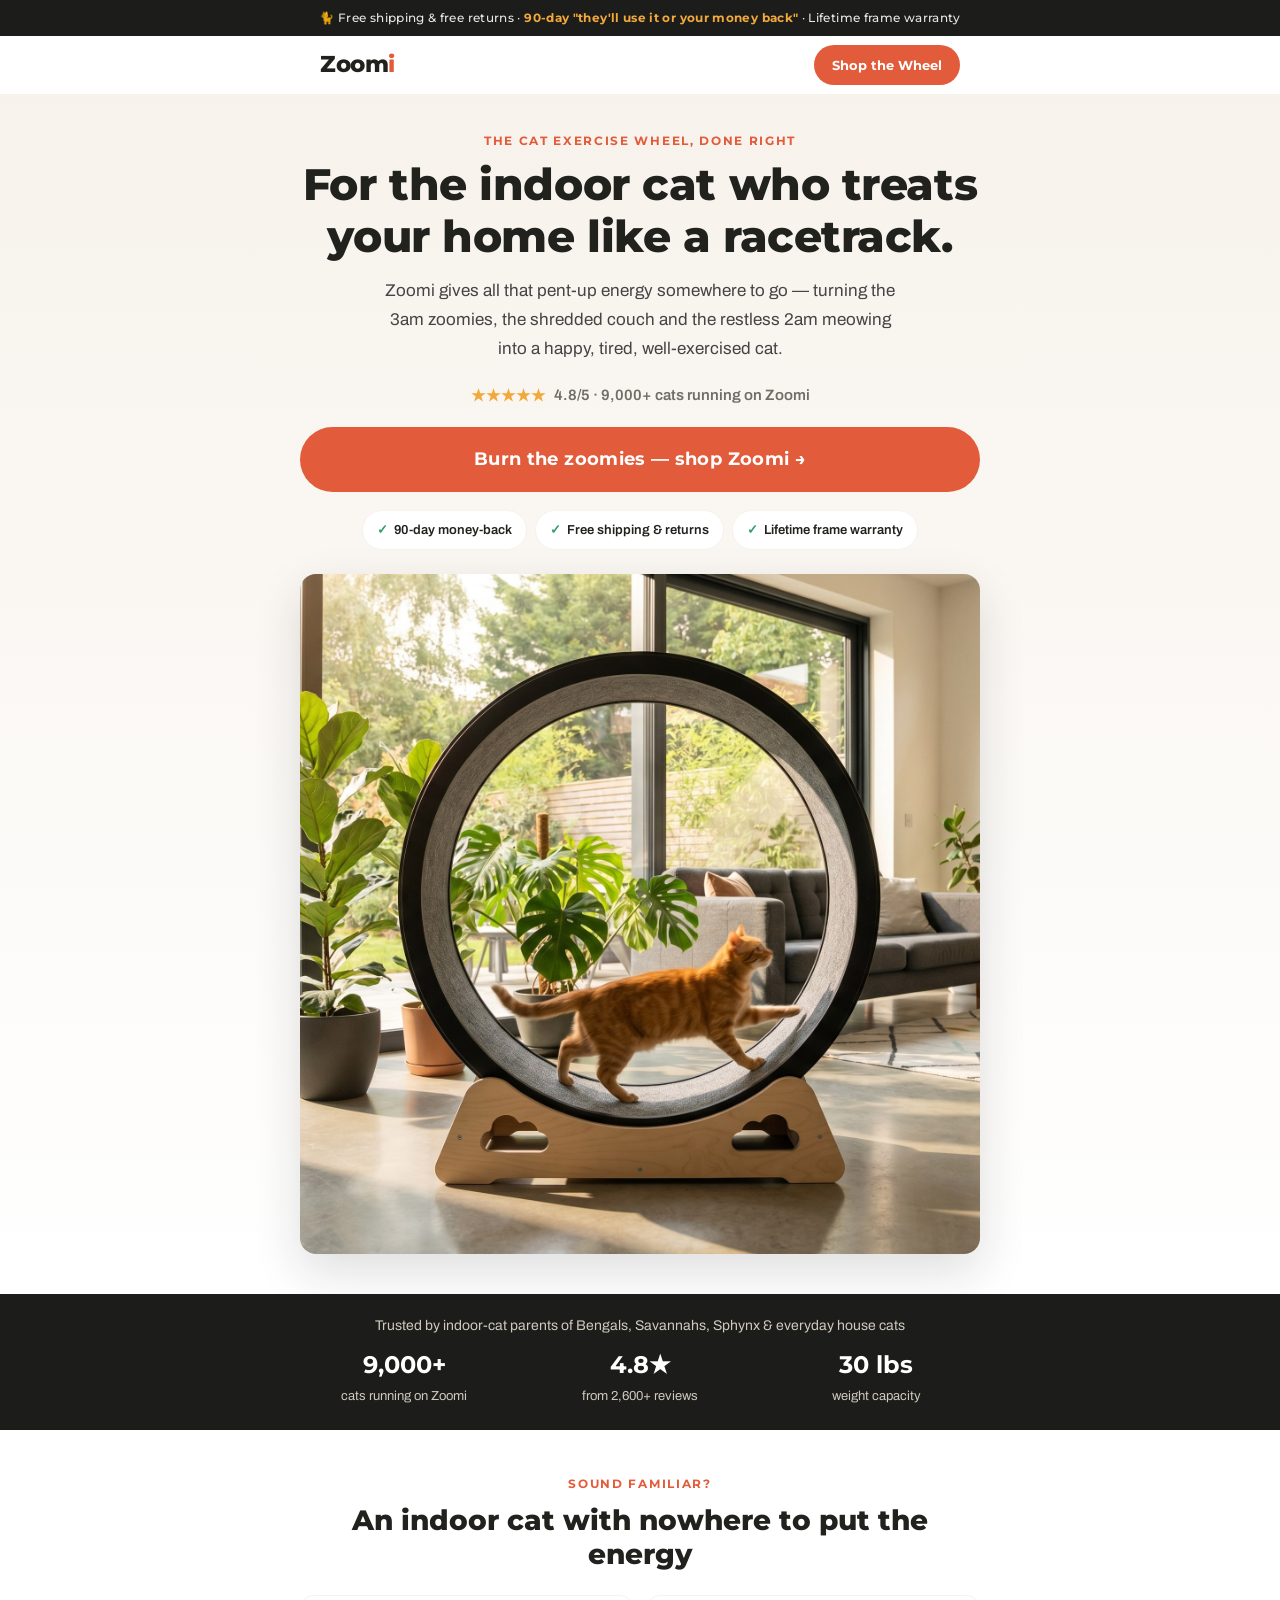
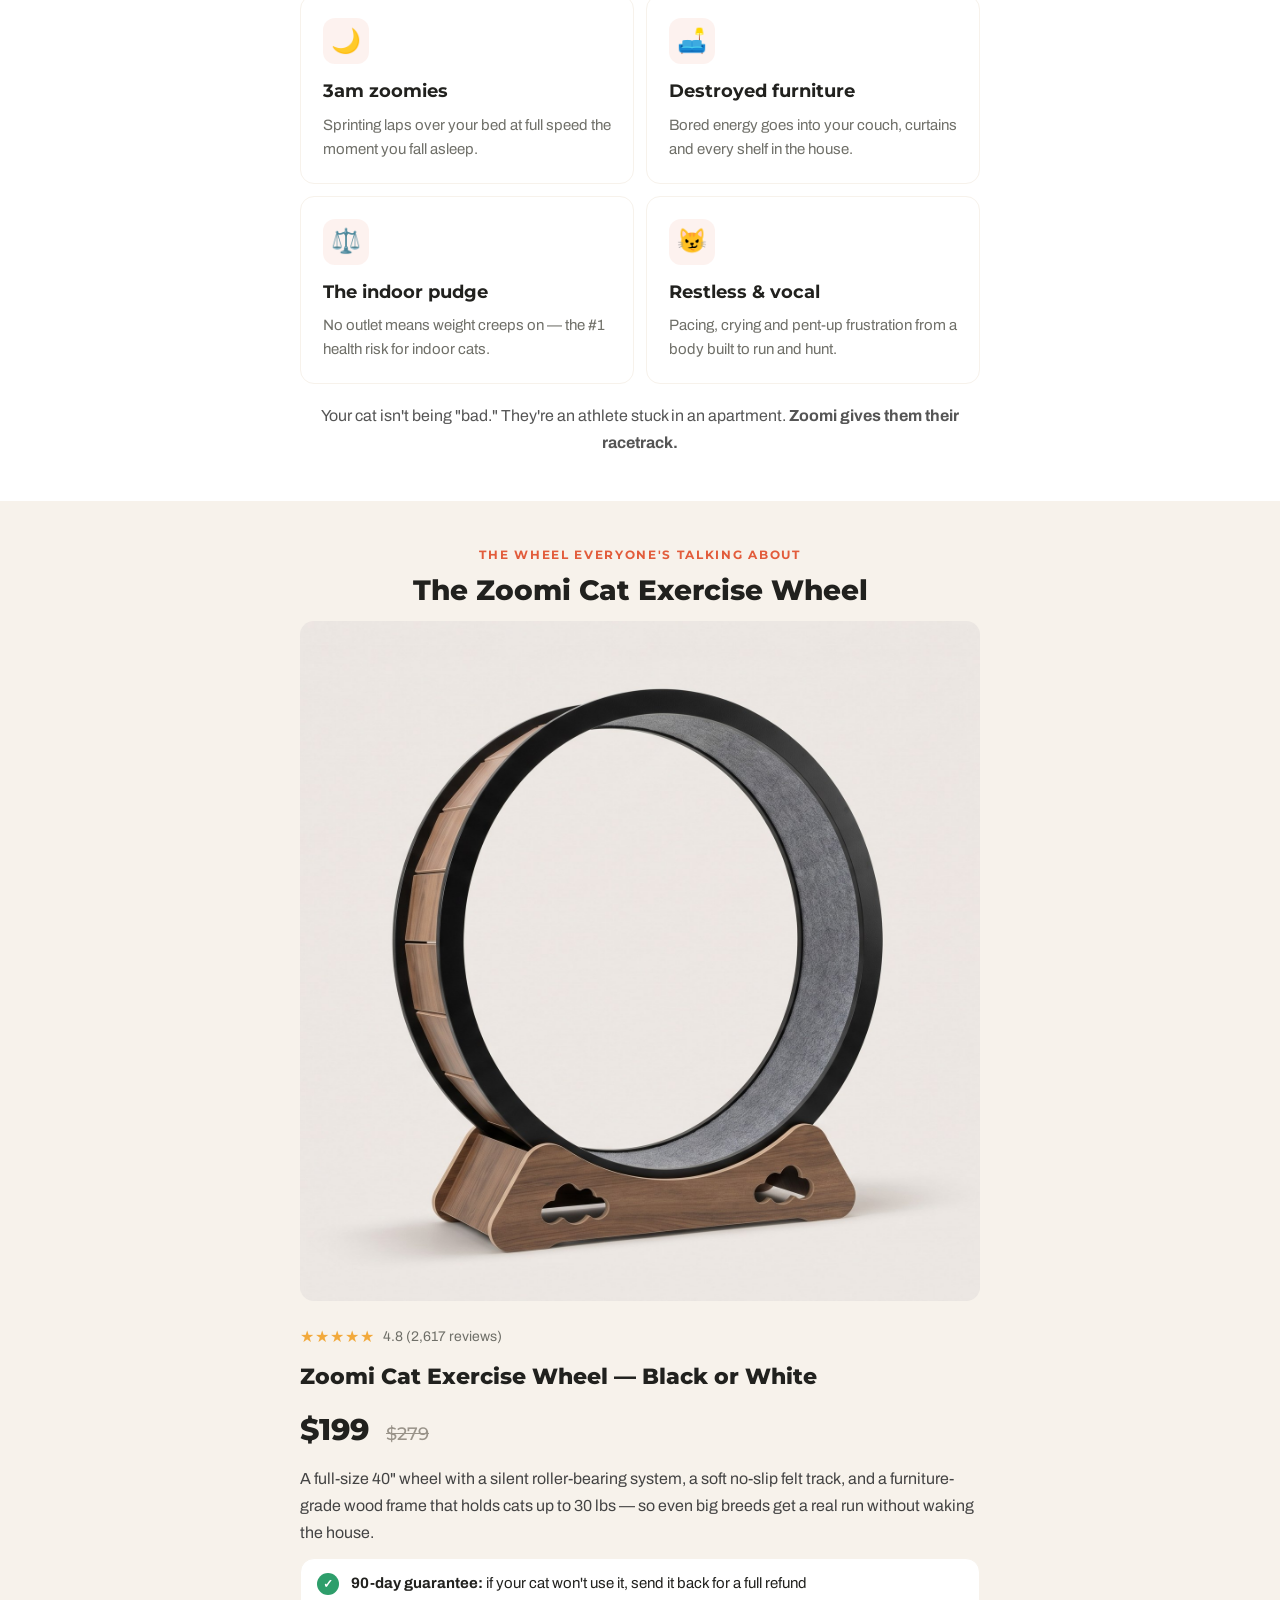
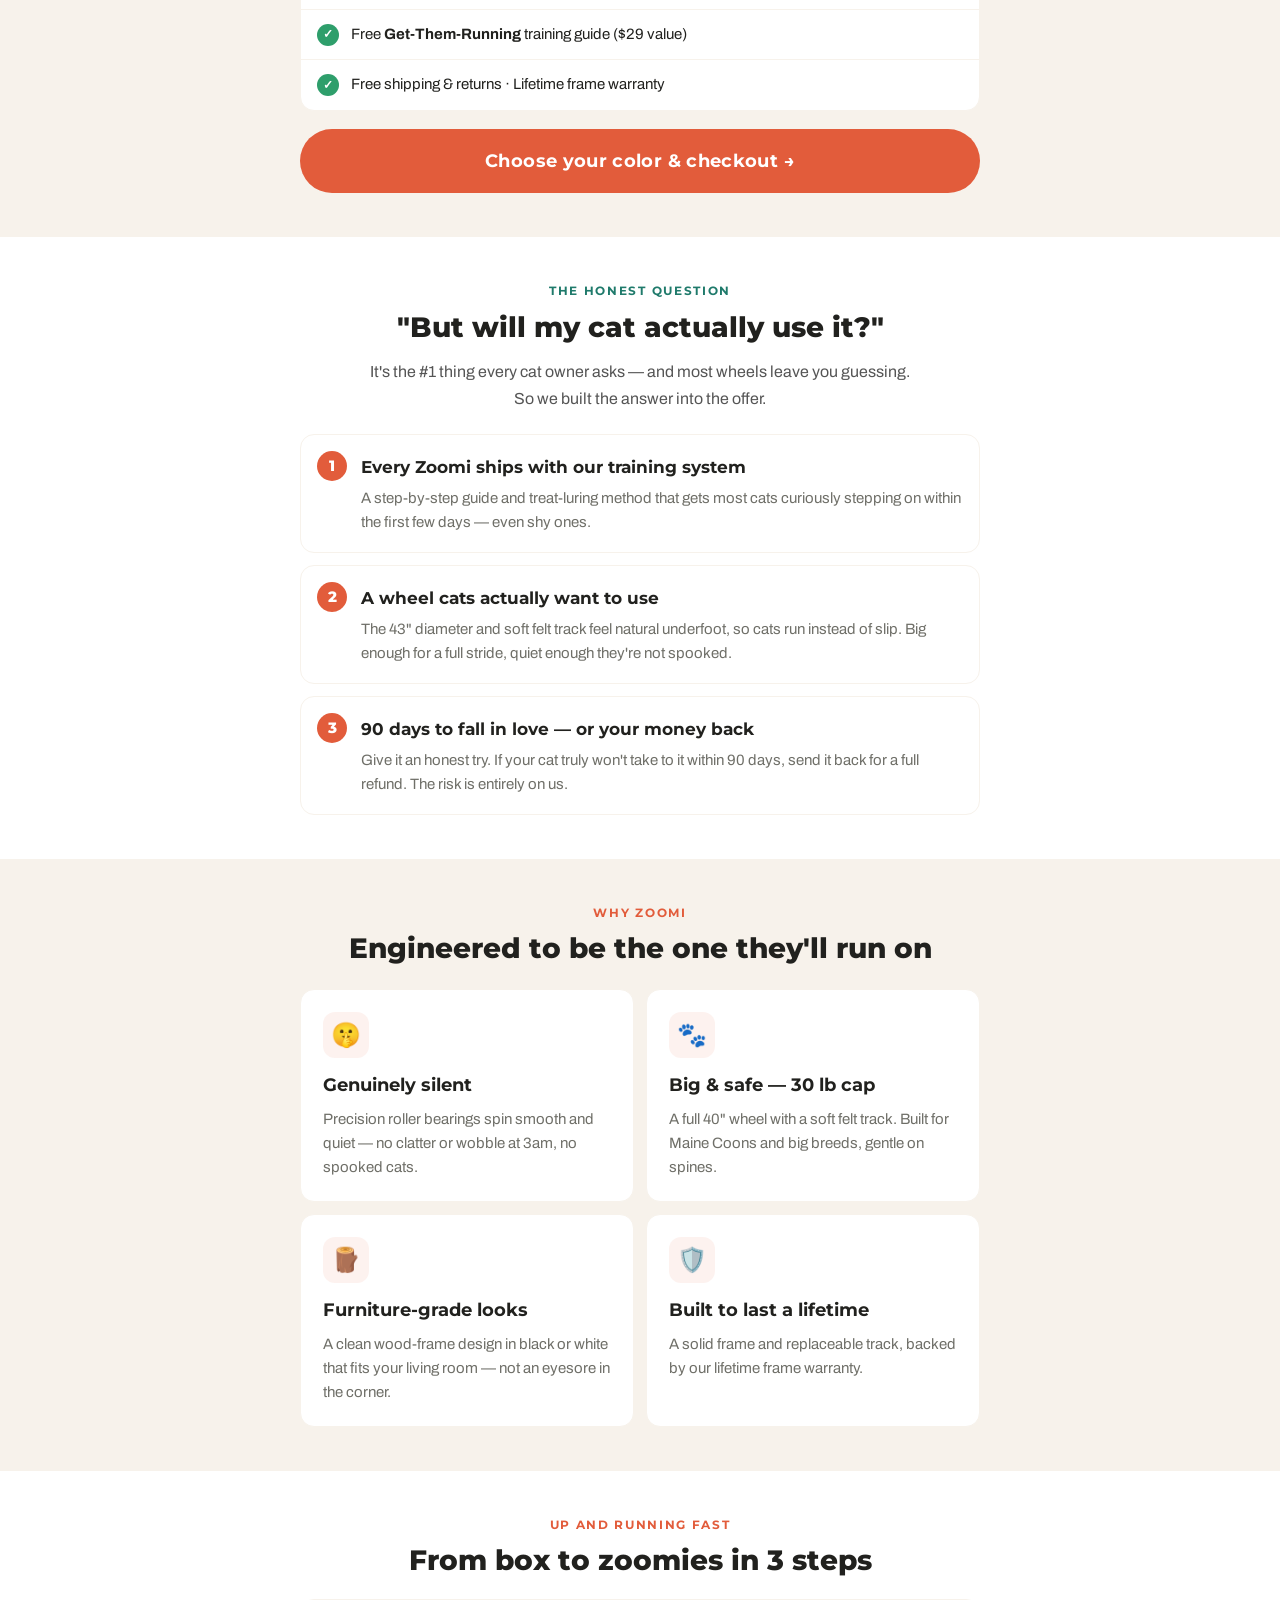
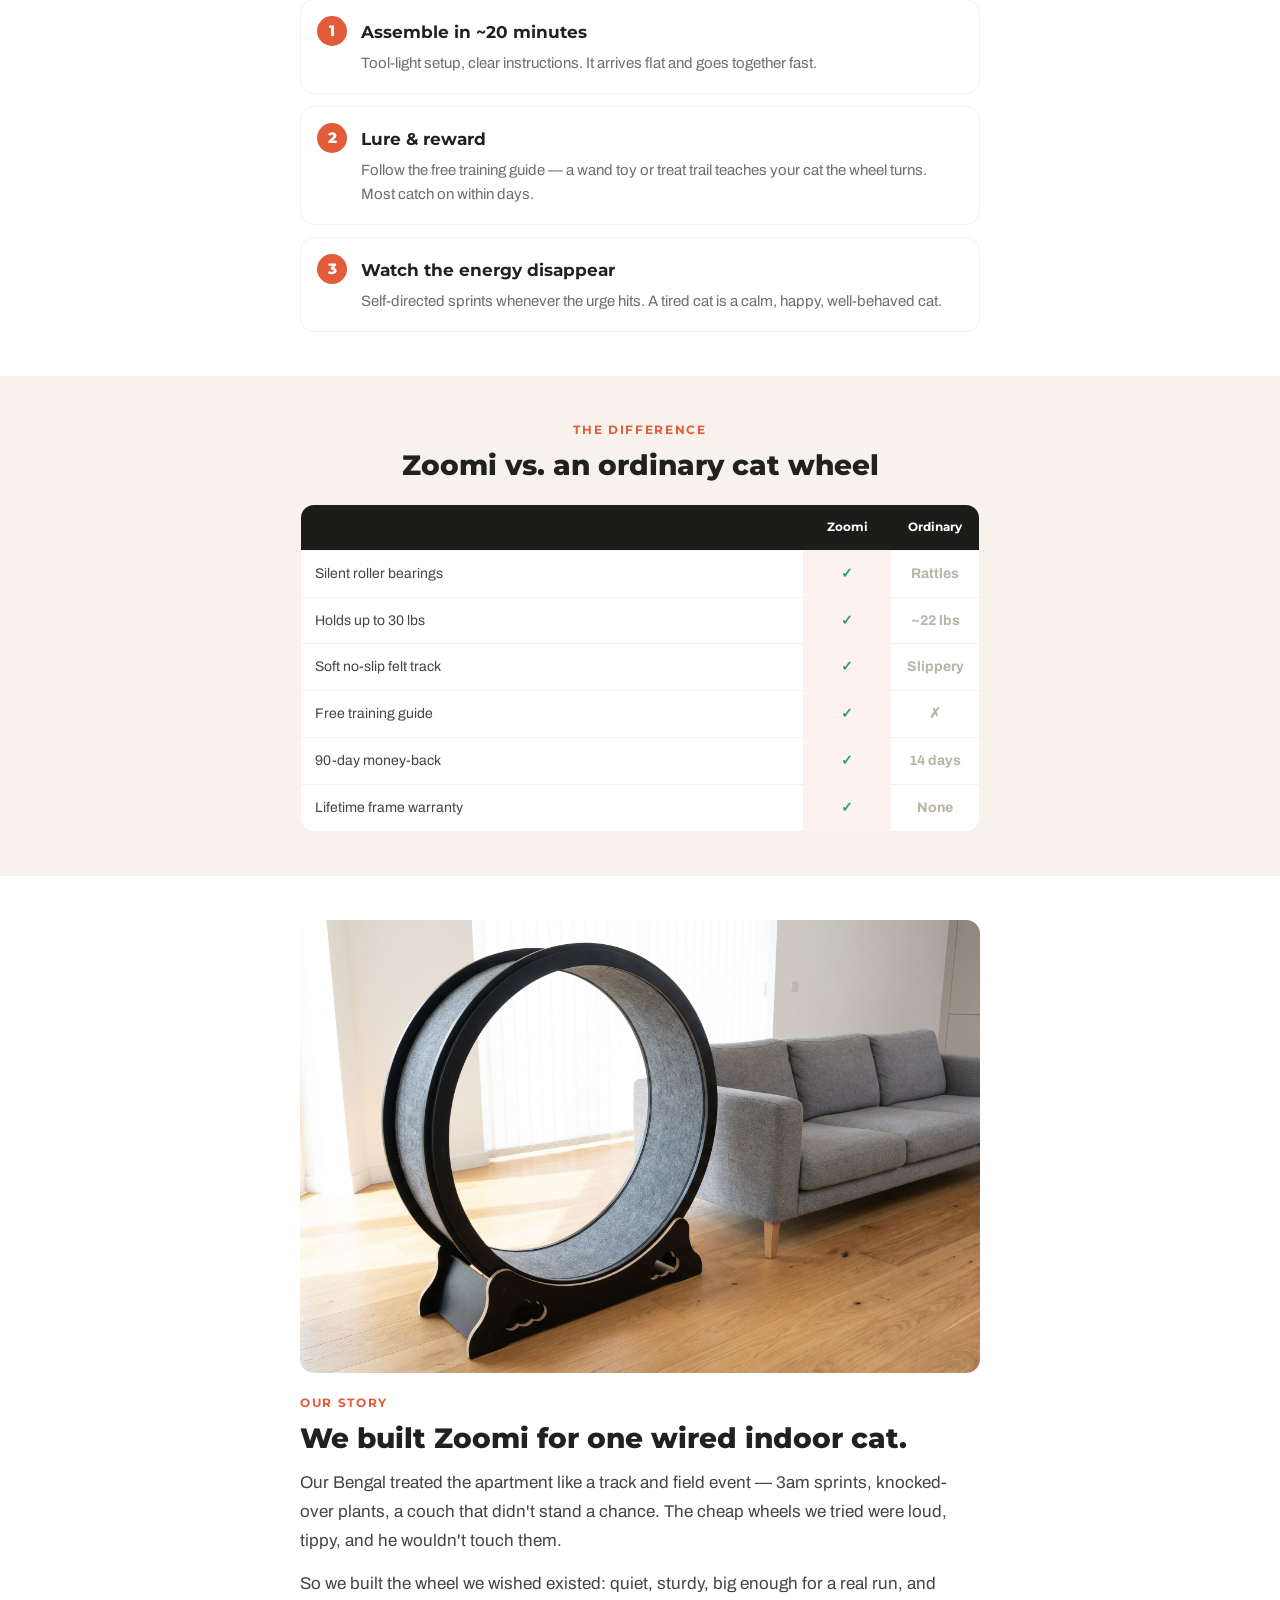
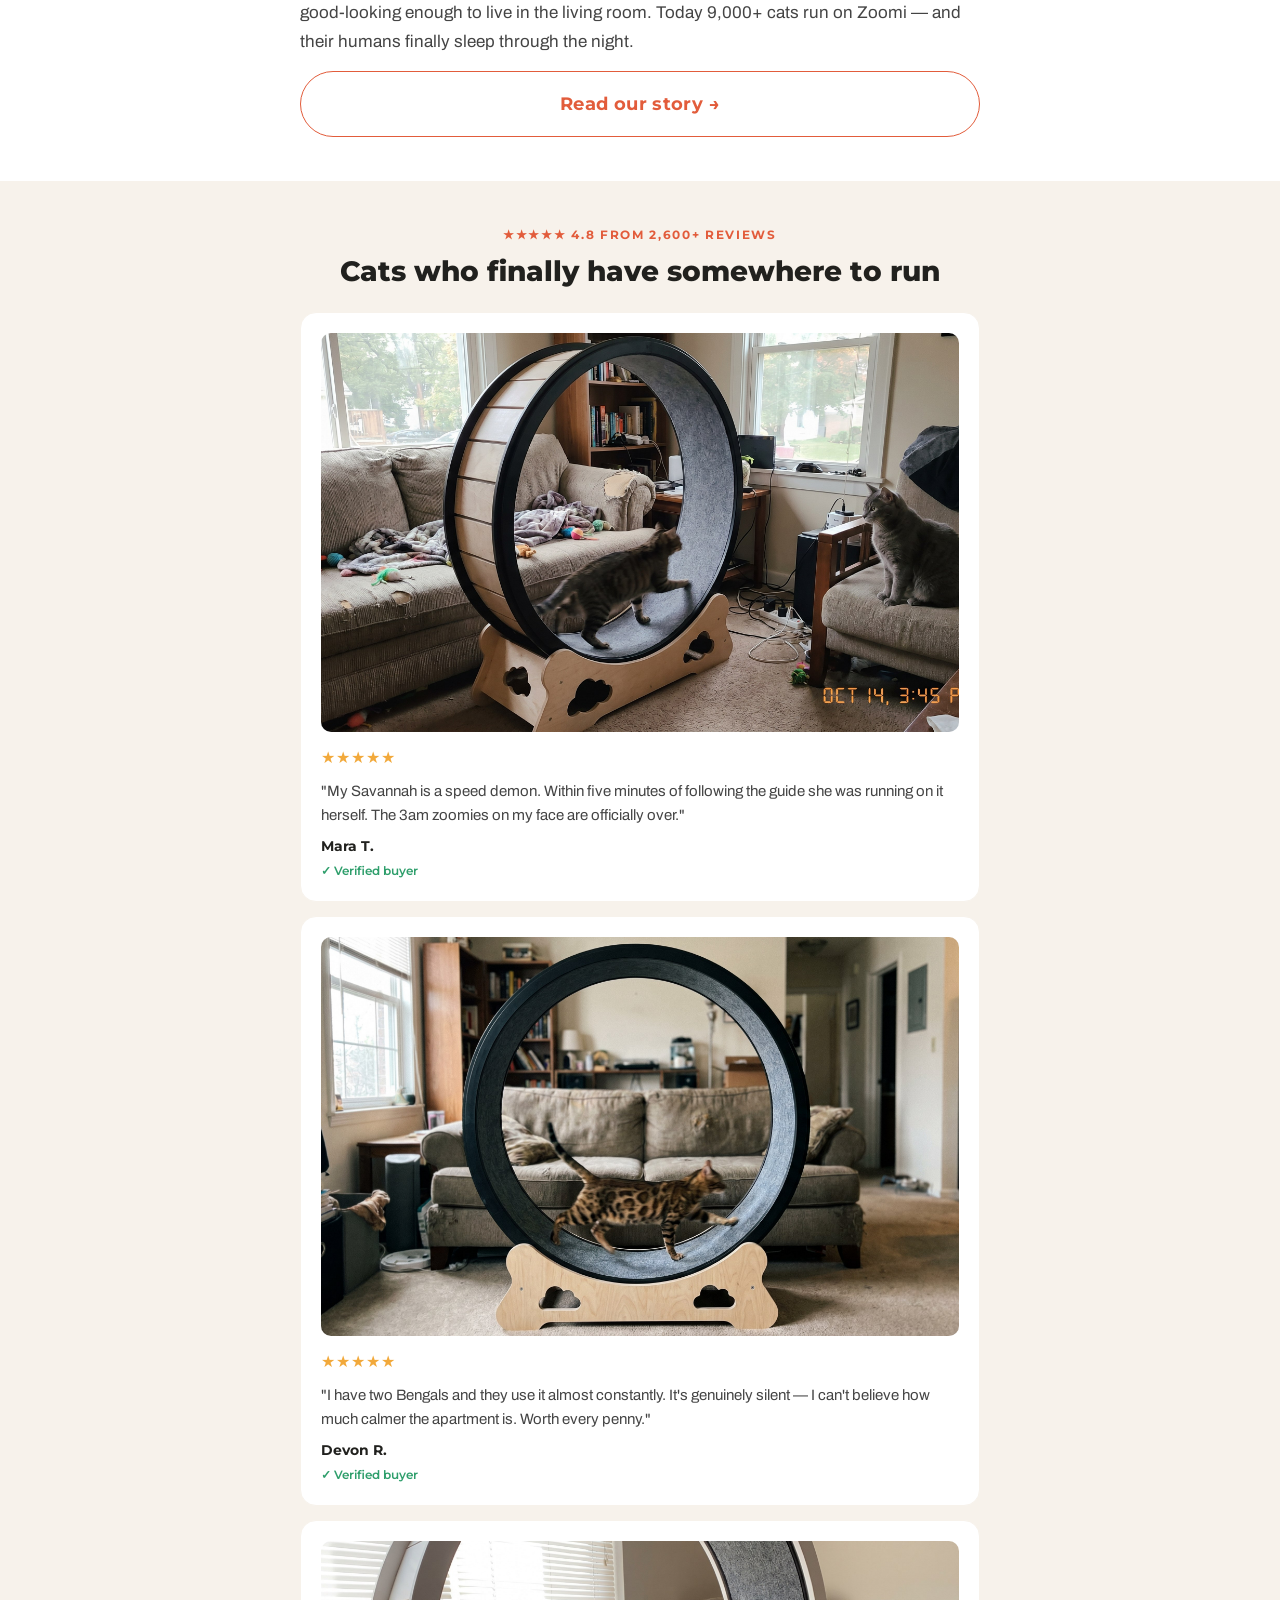
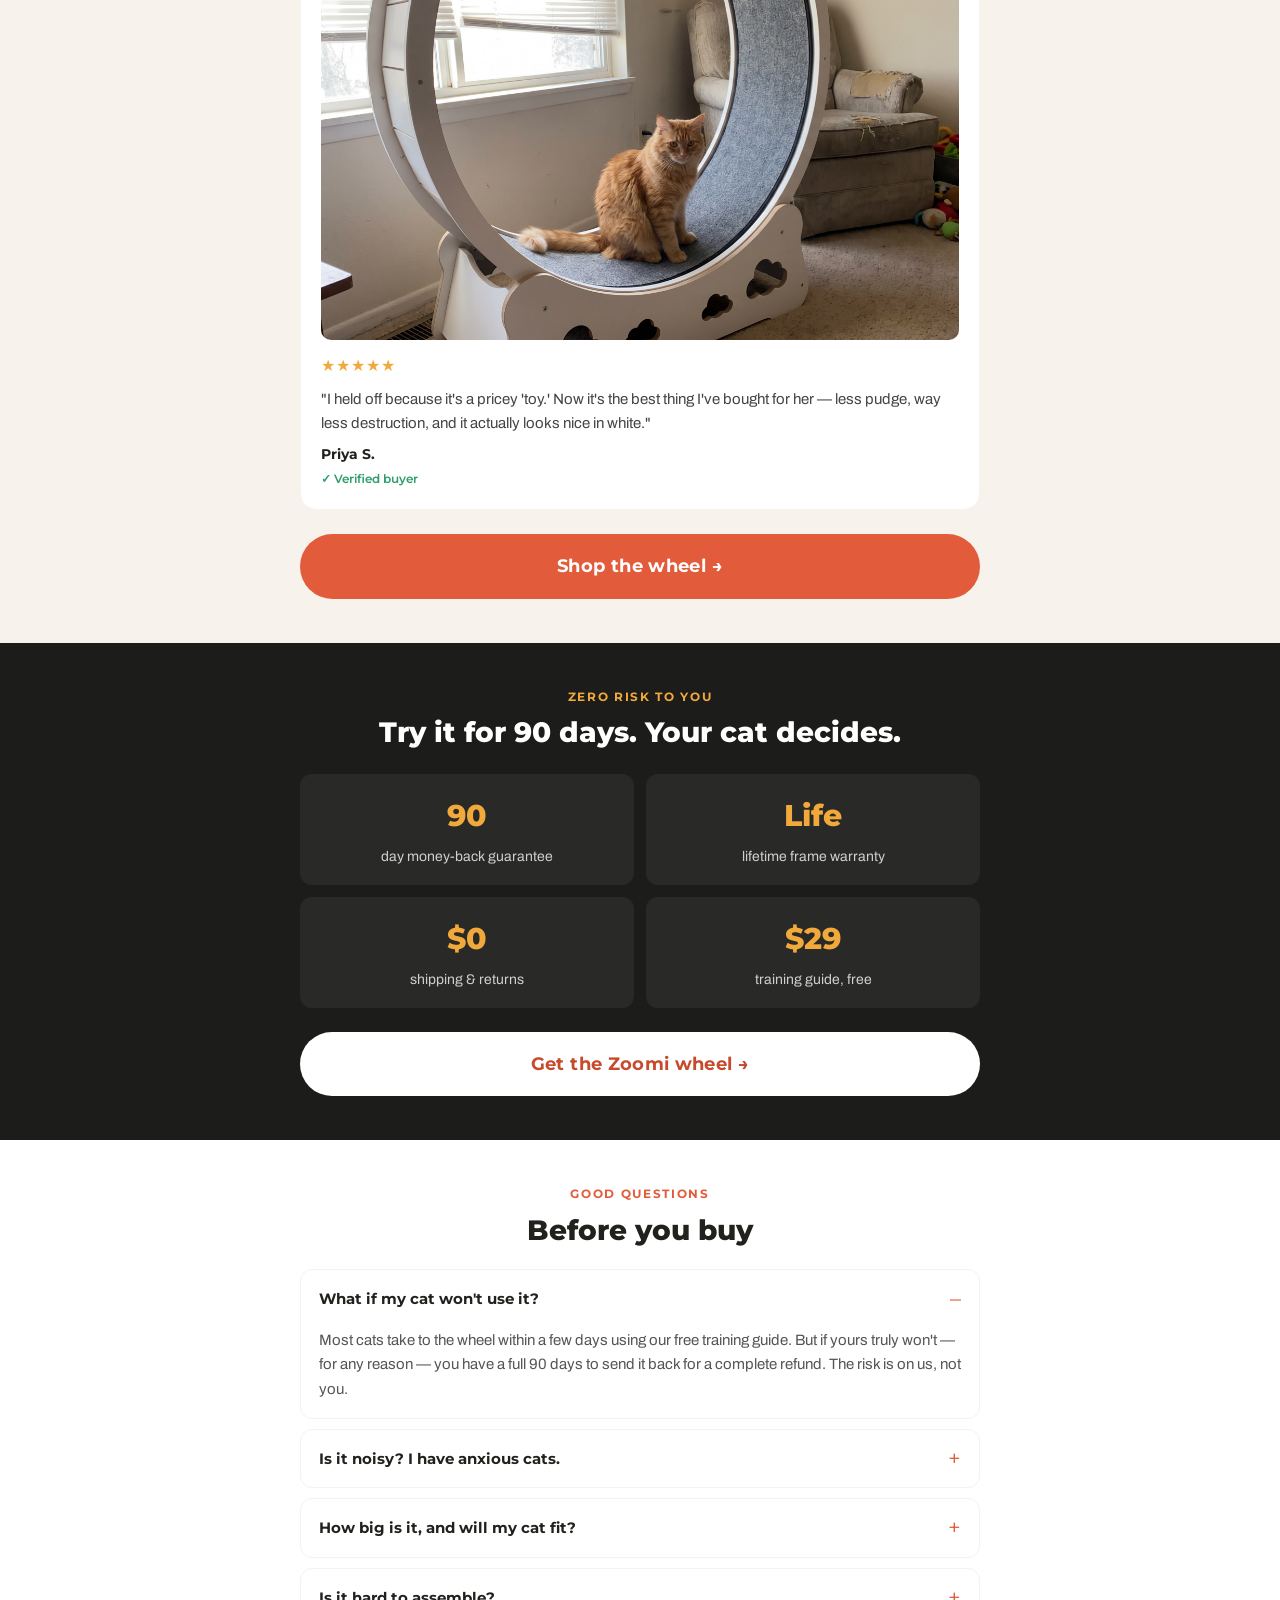
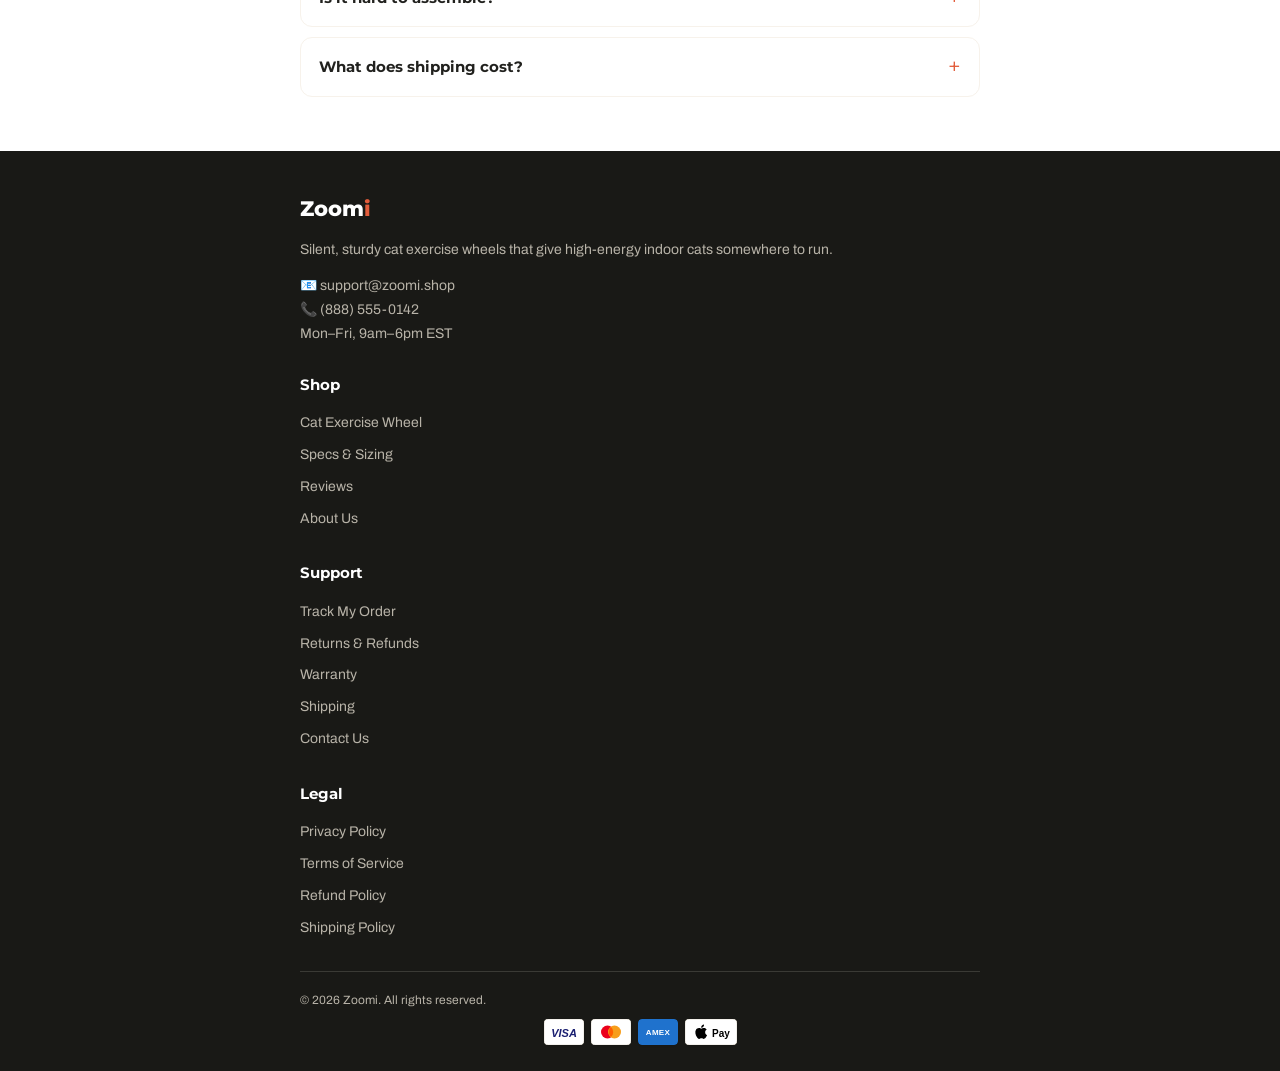
==== index.html @ 1a7492af "Zoomi cat exercise wheel store Co-Authored-By: Claude Opus 4.8 (1M context) <noreply@anthropic.com>" ====
<!doctype html>
<html lang="en">
<head>
<meta charset="utf-8">
<meta name="viewport" content="width=device-width,initial-scale=1">
<title>Zoomi — The Cat Exercise Wheel That Burns the Zoomies</title>
<meta name="description" content="Zoomi is a silent, sturdy cat exercise wheel built for high-energy indoor cats. Burns pent-up energy, ends the 3am zoomies. 90-day 'they'll use it or your money back' guarantee, free training guide, lifetime warranty, free shipping.">
<link rel="preconnect" href="https://fonts.googleapis.com">
<link rel="preconnect" href="https://fonts.gstatic.com" crossorigin>
<link rel="stylesheet" href="https://fonts.googleapis.com/css2?family=Archivo:wght@400;500;700&family=Montserrat:wght@500;600;700;800;900&display=swap">
<style>
/* ═══════════════════════════════════════════════════════
   ZOOMI — mobile-first responsive engine
   ═══════════════════════════════════════════════════════ */
:root{
  --font-heading:"Montserrat",Arial,sans-serif;
  --font-body:"Archivo",Arial,sans-serif;
  --c-text:#21211E;
  --c-bg1:#ffffff;
  --c-bg2:#F7F2EB;
  --c-accent1:#E25C3B;
  --c-accent2:#1F7A6B;
  --c-btn:#E25C3B;
  --c-btn-text:#ffffff;
  --c-dark:#1C1C1A;
  --c-green:#2E9E6B;
  --c-stars:#F2A93B;
  --c-accent1-light:rgba(226,92,59,0.08);
  --radius-btn:999px;
  --max-w:680px;
}
*,*::before,*::after{box-sizing:border-box;margin:0;padding:0}
html{scroll-behavior:smooth;-webkit-text-size-adjust:100%}
body{font-family:var(--font-body);font-size:18px;line-height:1.7;color:var(--c-text);background:var(--c-bg1);-webkit-font-smoothing:antialiased}
html body img{height:auto;max-width:100%;display:block}
a{color:var(--c-accent1);text-decoration:none}
.lp-wrap{max-width:var(--max-w);margin:0 auto;padding:0 20px}
.lp-anno{background:var(--c-dark);padding:9px 20px;text-align:center}
.lp-anno-inner{max-width:var(--max-w);margin:0 auto;font-family:var(--font-heading);font-size:12px;font-weight:500;letter-spacing:0.03em;color:rgba(255,255,255,0.9);line-height:1.5}
.lp-anno-inner b{color:var(--c-stars)}
.lp-header{position:sticky;top:0;z-index:50;background:rgba(255,255,255,0.96);backdrop-filter:blur(8px);border-bottom:1px solid var(--c-bg2)}
.lp-header-inner{max-width:var(--max-w);margin:0 auto;padding:0 20px;height:58px;display:flex;align-items:center;justify-content:space-between;gap:12px}
.lp-logo{font-family:var(--font-heading);font-weight:800;font-size:23px;letter-spacing:-0.02em;color:var(--c-text)}
.lp-logo span{color:var(--c-accent1)}
.lp-nav-cta{background:var(--c-accent1);color:#fff;font-family:var(--font-heading);font-weight:700;font-size:13px;padding:9px 18px;border-radius:var(--radius-btn);white-space:nowrap}
.lp-btn{display:block;width:100%;background:var(--c-btn);color:var(--c-btn-text);font-family:var(--font-heading);font-size:18px;font-weight:700;letter-spacing:0.02em;padding:17px 24px;border:none;border-radius:var(--radius-btn);cursor:pointer;text-align:center;text-decoration:none;transition:background 0.18s,transform 0.1s;-webkit-tap-highlight-color:transparent;touch-action:manipulation;min-height:54px}
.lp-btn:hover,.lp-btn:active{background:#c84a2c;color:#fff;transform:translateY(-1px)}
.lp-btn.ghost{background:transparent;color:var(--c-accent1);border:1.5px solid var(--c-accent1)}
.lp-btn.ghost:hover{background:var(--c-accent1);color:#fff}
.lp-sec{background:var(--c-bg1);padding:44px 20px}
.lp-sec.bg2{background:var(--c-bg2)}
.lp-sec.dark{background:var(--c-dark)}
.lp-inner{max-width:var(--max-w);margin:0 auto}
.lp-eyebrow{font-family:var(--font-heading);font-size:12px;font-weight:700;letter-spacing:0.14em;text-transform:uppercase;color:var(--c-accent1);text-align:center;margin-bottom:8px}
.lp-sec.dark .lp-eyebrow{color:var(--c-stars)}
.lp-h2{font-family:var(--font-heading);font-size:24px;font-weight:800;line-height:1.22;color:var(--c-text);text-align:center;margin-bottom:14px}
.lp-sec.dark .lp-h2{color:#fff}
.lp-hero{background:linear-gradient(180deg,var(--c-bg2),#fff);padding:36px 20px 40px;text-align:center}
.lp-hero-inner{max-width:var(--max-w);margin:0 auto}
.lp-hero h1{font-family:var(--font-heading);font-size:30px;font-weight:800;line-height:1.18;letter-spacing:-0.01em;color:var(--c-text);margin:8px 0 14px}
.lp-hero p.sub{font-size:17px;color:#444;margin:0 auto 18px;max-width:520px}
.lp-hero .lp-rating{display:flex;align-items:center;justify-content:center;gap:8px;flex-wrap:wrap;font-weight:600;font-size:15px;margin-bottom:18px}
.lp-stars{color:var(--c-stars);letter-spacing:1px;font-size:16px}
.lp-hero-img{max-width:var(--max-w);margin:24px auto 0;border-radius:16px;overflow:hidden;box-shadow:0 18px 48px rgba(28,28,26,0.14)}
.lp-hero-img img{width:100%;aspect-ratio:1/1;object-fit:cover;display:block}
.lp-pills{display:flex;flex-wrap:wrap;justify-content:center;gap:8px;margin-top:18px}
.lp-pill{background:#fff;border:1px solid var(--c-bg2);border-radius:var(--radius-btn);padding:8px 14px;font-size:13px;font-weight:600;display:flex;align-items:center;gap:6px}
.lp-pill .c{color:var(--c-green);font-weight:800}
.lp-proof{background:var(--c-dark);color:#cfcabd;padding:20px;text-align:center}
.lp-proof-inner{max-width:var(--max-w);margin:0 auto}
.lp-proof .lead{font-size:14px;margin-bottom:14px}
.lp-proof-nums{display:flex;flex-wrap:wrap;justify-content:center;gap:18px 28px}
.lp-proof-num{flex:1 1 130px}
.lp-proof-num b{color:#fff;font-family:var(--font-heading);font-size:24px;display:block;line-height:1.1}
.lp-proof-num span{font-size:13px}
.lp-feat-img{max-width:var(--max-w);margin:0 auto 22px;border-radius:14px;overflow:hidden}
.lp-feat-img img{width:100%;aspect-ratio:1/1;object-fit:cover;display:block}
.lp-feat-body{max-width:var(--max-w);margin:0 auto}
.lp-rating{display:flex;align-items:center;gap:8px;flex-wrap:wrap;font-size:14px;color:#6f6f68;margin-bottom:8px}
.lp-feat-title{font-family:var(--font-heading);font-size:22px;font-weight:800;margin-bottom:8px}
.lp-feat-price{font-family:var(--font-heading);font-weight:800;font-size:30px;margin-bottom:10px}
.lp-feat-price .was{color:#9a948a;text-decoration:line-through;font-size:18px;font-weight:500;margin-left:8px}
.lp-feat-body p{font-size:16px;color:#444;margin-bottom:12px;line-height:1.7}
.lp-offer-list{list-style:none;margin:0 0 18px;border:1px solid var(--c-bg2);border-radius:14px;overflow:hidden;background:#fff}
.lp-offer-list li{padding:12px 16px;display:flex;gap:12px;align-items:flex-start;font-size:15px;border-bottom:1px solid var(--c-bg2)}
.lp-offer-list li:last-child{border-bottom:none}
.lp-ck{flex:0 0 22px;width:22px;height:22px;border-radius:50%;background:var(--c-green);color:#fff;display:flex;align-items:center;justify-content:center;font-size:12px;font-weight:800;margin-top:2px}
.lp-bgrid{max-width:var(--max-w);margin:24px auto 0;display:flex;flex-direction:column;gap:12px}
.lp-bcard{background:#fff;border:1px solid var(--c-bg2);border-radius:14px;padding:22px}
.lp-bcard .ic{width:46px;height:46px;border-radius:12px;background:var(--c-accent1-light);display:flex;align-items:center;justify-content:center;font-size:24px;margin-bottom:12px}
.lp-bcard h3{font-family:var(--font-heading);font-size:18px;font-weight:700;margin-bottom:6px}
.lp-bcard p{font-size:15px;color:#6f6f68;line-height:1.6}
.lp-story-img{max-width:var(--max-w);margin:0 auto 20px;border-radius:14px;overflow:hidden}
.lp-story-img img{width:100%;aspect-ratio:3/2;object-fit:cover;display:block}
.lp-story-body{max-width:var(--max-w);margin:0 auto}
.lp-story-body p{font-size:17px;color:#444;margin-bottom:14px;line-height:1.7}
.lp-rgrid{max-width:var(--max-w);margin:24px auto 0;display:flex;flex-direction:column;gap:14px}
.lp-rcard{background:#fff;border:1px solid var(--c-bg2);border-radius:16px;padding:20px}
.lp-rcard img{border-radius:10px;margin-bottom:12px;width:100%;aspect-ratio:16/10;object-fit:cover}
.lp-rcard p{font-size:15px;color:#444;margin:8px 0;line-height:1.6}
.lp-nm{font-family:var(--font-heading);font-weight:700;font-size:14px}
.lp-vf{color:var(--c-green);font-size:12px;font-weight:600;display:block;margin-top:2px}
.lp-guar{background:var(--c-dark);padding:44px 20px;text-align:center}
.lp-guar-inner{max-width:var(--max-w);margin:0 auto}
.lp-guar h2{font-family:var(--font-heading);font-size:24px;font-weight:800;color:#fff;margin-bottom:24px;line-height:1.25}
.lp-ggrid{display:flex;flex-direction:column;gap:12px;text-align:center}
.lp-gc{background:rgba(255,255,255,0.06);border-radius:12px;padding:16px}
.lp-gc .big{font-family:var(--font-heading);font-weight:800;font-size:30px;color:var(--c-stars)}
.lp-gc p{color:rgba(255,255,255,0.78);font-size:14px;margin:4px 0 0}
.lp-guar .lp-btn{background:#fff;color:#c84a2c;margin-top:24px}
.lp-guar .lp-btn:hover{background:#f3ede4;color:#c84a2c}
/* steps */
.lp-steps{max-width:var(--max-w);margin:22px auto 0;display:flex;flex-direction:column;gap:12px;counter-reset:s}
.lp-step{background:#fff;border:1px solid var(--c-bg2);border-radius:14px;padding:18px 18px 18px 60px;position:relative}
.lp-step::before{counter-increment:s;content:counter(s);position:absolute;left:16px;top:16px;width:30px;height:30px;border-radius:50%;background:var(--c-accent1);color:#fff;font-family:var(--font-heading);font-weight:800;display:flex;align-items:center;justify-content:center;font-size:15px}
.lp-step h3{font-family:var(--font-heading);font-size:17px;font-weight:700;margin-bottom:4px}
.lp-step p{font-size:15px;color:#6f6f68;line-height:1.6}
/* comparison */
.lp-cmp{max-width:var(--max-w);margin:22px auto 0;border:1px solid var(--c-bg2);border-radius:14px;overflow:hidden;background:#fff;font-size:14px}
.lp-cmp .row{display:grid;grid-template-columns:1fr 88px 88px;align-items:center}
.lp-cmp .row+.row{border-top:1px solid var(--c-bg2)}
.lp-cmp .row.head{background:var(--c-dark);color:#fff}
.lp-cmp .row.head>div{font-family:var(--font-heading);font-weight:700;font-size:12px;text-align:center;padding:12px 6px}
.lp-cmp .row.head>div:first-child{text-align:left;padding-left:14px}
.lp-cmp .c0{padding:11px 14px;color:#444}
.lp-cmp .c1,.lp-cmp .c2{text-align:center;padding:11px 6px;font-weight:700}
.lp-cmp .c1{color:var(--c-green);background:var(--c-accent1-light)}
.lp-cmp .c2{color:#b9b3a8}
/* faq */
.lp-faq{max-width:var(--max-w);margin:22px auto 0}
.lp-faq details{background:#fff;border:1px solid var(--c-bg2);border-radius:12px;margin-bottom:10px;overflow:hidden}
.lp-faq summary{padding:16px 18px;font-family:var(--font-heading);font-weight:700;font-size:15px;cursor:pointer;list-style:none;display:flex;justify-content:space-between;gap:12px;align-items:center}
.lp-faq summary::-webkit-details-marker{display:none}
.lp-faq summary::after{content:"+";font-size:22px;color:var(--c-accent1);font-weight:400;line-height:1}
.lp-faq details[open] summary::after{content:"–"}
.lp-faq .a{padding:0 18px 16px;font-size:15px;color:#555;line-height:1.65}
.lp-footer{background:#191916;color:#b8b3a8;padding:40px 20px 26px;font-size:14px}
.lp-footer-inner{max-width:var(--max-w);margin:0 auto}
.lp-fcols{display:flex;flex-direction:column;gap:26px}
.lp-flogo{font-family:var(--font-heading);font-weight:800;font-size:21px;color:#fff}
.lp-flogo span{color:var(--c-accent1)}
.lp-footer h4{font-family:var(--font-heading);color:#fff;font-size:15px;margin-bottom:10px}
.lp-footer a{display:block;padding:4px 0;color:#b8b3a8}
.lp-footer a:hover{color:#fff}
.lp-fcontact{margin-top:12px;line-height:1.7}
.lp-fbot{border-top:1px solid #3a3a35;margin-top:28px;padding-top:18px;display:flex;flex-direction:column;gap:8px;font-size:12px}
@media (min-width:560px){
  .lp-hero h1{font-size:38px}
  .lp-h2{font-size:28px}
  .lp-guar h2{font-size:28px}
  .lp-bgrid{flex-direction:row;flex-wrap:wrap}
  .lp-bcard{flex:1 1 calc(50% - 6px);min-width:0}
  .lp-ggrid{flex-direction:row;flex-wrap:wrap}
  .lp-gc{flex:1 1 calc(50% - 6px);min-width:0}
}
@media (min-width:768px){body{font-size:19px}.lp-hero h1{font-size:44px}}
.lp-pms{display:inline-flex;gap:7px;align-items:center;justify-content:center;flex-wrap:wrap}.lp-pms svg{height:26px;width:auto;display:block;border-radius:4px;box-shadow:0 1px 2px rgba(0,0,0,.08)}
</style>
<!-- Google tag (gtag.js) -->
<script async src="https://www.googletagmanager.com/gtag/js?id=AW-18185356647"></script>
<script>
  window.dataLayer = window.dataLayer || [];
  function gtag(){dataLayer.push(arguments);}
  gtag('js', new Date());
  gtag('config', 'AW-18185356647');
</script>
</head>
<body>

<!-- ANNOUNCEMENT -->
<div class="lp-anno"><div class="lp-anno-inner">🐈 Free shipping &amp; free returns · <b>90-day "they'll use it or your money back"</b> · Lifetime frame warranty</div></div>

<!-- HEADER -->
<header class="lp-header">
  <div class="lp-header-inner">
    <a href="index.html" class="lp-logo">Zoom<span>i</span></a>
    <a href="product.html" class="lp-nav-cta">Shop the Wheel</a>
  </div>
</header>

<!-- HERO -->
<section class="lp-hero">
  <div class="lp-hero-inner">
    <div class="lp-eyebrow">The cat exercise wheel, done right</div>
    <h1>For the indoor cat who treats your home like a racetrack.</h1>
    <p class="sub">Zoomi gives all that pent-up energy somewhere to go — turning the 3am zoomies, the shredded couch and the restless 2am meowing into a happy, tired, well-exercised cat.</p>
    <div class="lp-rating"><span class="lp-stars">★★★★★</span> <span>4.8/5 · 9,000+ cats running on Zoomi</span></div>
    <a href="product.html" class="lp-btn">Burn the zoomies — shop Zoomi →</a>
    <div class="lp-pills">
      <span class="lp-pill"><span class="c">✓</span> 90-day money-back</span>
      <span class="lp-pill"><span class="c">✓</span> Free shipping &amp; returns</span>
      <span class="lp-pill"><span class="c">✓</span> Lifetime frame warranty</span>
    </div>
  </div>
  <div class="lp-hero-img"><img src="images/lifestyle.jpg" alt="An indoor cat running on a Zoomi cat exercise wheel" loading="eager"></div>
</section>

<!-- PROOF BAR -->
<div class="lp-proof">
  <div class="lp-proof-inner">
    <div class="lead">Trusted by indoor-cat parents of Bengals, Savannahs, Sphynx &amp; everyday house cats</div>
    <div class="lp-proof-nums">
      <div class="lp-proof-num"><b>9,000+</b><span>cats running on Zoomi</span></div>
      <div class="lp-proof-num"><b>4.8★</b><span>from 2,600+ reviews</span></div>
      <div class="lp-proof-num"><b>30 lbs</b><span>weight capacity</span></div>
    </div>
  </div>
</div>

<!-- THE PROBLEM / WHY -->
<section class="lp-sec">
  <div class="lp-inner">
    <div class="lp-eyebrow">Sound familiar?</div>
    <h2 class="lp-h2">An indoor cat with nowhere to put the energy</h2>
    <div class="lp-bgrid">
      <div class="lp-bcard"><div class="ic">🌙</div><h3>3am zoomies</h3><p>Sprinting laps over your bed at full speed the moment you fall asleep.</p></div>
      <div class="lp-bcard"><div class="ic">🛋️</div><h3>Destroyed furniture</h3><p>Bored energy goes into your couch, curtains and every shelf in the house.</p></div>
      <div class="lp-bcard"><div class="ic">⚖️</div><h3>The indoor pudge</h3><p>No outlet means weight creeps on — the #1 health risk for indoor cats.</p></div>
      <div class="lp-bcard"><div class="ic">😼</div><h3>Restless &amp; vocal</h3><p>Pacing, crying and pent-up frustration from a body built to run and hunt.</p></div>
    </div>
    <p style="text-align:center;margin-top:18px;font-size:16px;color:#555">Your cat isn't being "bad." They're an athlete stuck in an apartment. <b>Zoomi gives them their racetrack.</b></p>
  </div>
</section>

<!-- FEATURED PRODUCT -->
<section class="lp-sec bg2">
  <div class="lp-inner">
    <div class="lp-eyebrow">The wheel everyone's talking about</div>
    <h2 class="lp-h2">The Zoomi Cat Exercise Wheel</h2>
  </div>
  <div class="lp-feat-img"><img src="images/prod_main.jpg" alt="Zoomi cat exercise wheel in black" loading="lazy"></div>
  <div class="lp-feat-body">
    <div class="lp-rating"><span class="lp-stars">★★★★★</span> <span>4.8 (2,617 reviews)</span></div>
    <div class="lp-feat-title">Zoomi Cat Exercise Wheel — Black or White</div>
    <div class="lp-feat-price">$199 <span class="was">$279</span></div>
    <p>A full-size 40" wheel with a silent roller-bearing system, a soft no-slip felt track, and a furniture-grade wood frame that holds cats up to 30 lbs — so even big breeds get a real run without waking the house.</p>
    <ul class="lp-offer-list">
      <li><span class="lp-ck">✓</span><span><b>90-day guarantee:</b> if your cat won't use it, send it back for a full refund</span></li>
      <li><span class="lp-ck">✓</span><span>Free <b>Get-Them-Running</b> training guide ($29 value)</span></li>
      <li><span class="lp-ck">✓</span><span>Free shipping &amp; returns · Lifetime frame warranty</span></li>
    </ul>
    <a href="product.html" class="lp-btn">Choose your color &amp; checkout →</a>
  </div>
</section>

<!-- OBJECTION CRUSHER -->
<section class="lp-sec">
  <div class="lp-inner">
    <div class="lp-eyebrow" style="color:var(--c-accent2)">The honest question</div>
    <h2 class="lp-h2">"But will my cat actually use it?"</h2>
    <p style="text-align:center;font-size:16px;color:#555;max-width:560px;margin:0 auto 6px">It's the #1 thing every cat owner asks — and most wheels leave you guessing. So we built the answer into the offer.</p>
    <div class="lp-steps">
      <div class="lp-step"><h3>Every Zoomi ships with our training system</h3><p>A step-by-step guide and treat-luring method that gets most cats curiously stepping on within the first few days — even shy ones.</p></div>
      <div class="lp-step"><h3>A wheel cats actually want to use</h3><p>The 43" diameter and soft felt track feel natural underfoot, so cats run instead of slip. Big enough for a full stride, quiet enough they're not spooked.</p></div>
      <div class="lp-step"><h3>90 days to fall in love — or your money back</h3><p>Give it an honest try. If your cat truly won't take to it within 90 days, send it back for a full refund. The risk is entirely on us.</p></div>
    </div>
  </div>
</section>

<!-- BENEFITS -->
<section class="lp-sec bg2">
  <div class="lp-inner">
    <div class="lp-eyebrow">Why Zoomi</div>
    <h2 class="lp-h2">Engineered to be the one they'll run on</h2>
    <div class="lp-bgrid">
      <div class="lp-bcard"><div class="ic">🤫</div><h3>Genuinely silent</h3><p>Precision roller bearings spin smooth and quiet — no clatter or wobble at 3am, no spooked cats.</p></div>
      <div class="lp-bcard"><div class="ic">🐾</div><h3>Big &amp; safe — 30 lb cap</h3><p>A full 40" wheel with a soft felt track. Built for Maine Coons and big breeds, gentle on spines.</p></div>
      <div class="lp-bcard"><div class="ic">🪵</div><h3>Furniture-grade looks</h3><p>A clean wood-frame design in black or white that fits your living room — not an eyesore in the corner.</p></div>
      <div class="lp-bcard"><div class="ic">🛡️</div><h3>Built to last a lifetime</h3><p>A solid frame and replaceable track, backed by our lifetime frame warranty.</p></div>
    </div>
  </div>
</section>

<!-- HOW IT WORKS -->
<section class="lp-sec">
  <div class="lp-inner">
    <div class="lp-eyebrow">Up and running fast</div>
    <h2 class="lp-h2">From box to zoomies in 3 steps</h2>
    <div class="lp-steps">
      <div class="lp-step"><h3>Assemble in ~20 minutes</h3><p>Tool-light setup, clear instructions. It arrives flat and goes together fast.</p></div>
      <div class="lp-step"><h3>Lure &amp; reward</h3><p>Follow the free training guide — a wand toy or treat trail teaches your cat the wheel turns. Most catch on within days.</p></div>
      <div class="lp-step"><h3>Watch the energy disappear</h3><p>Self-directed sprints whenever the urge hits. A tired cat is a calm, happy, well-behaved cat.</p></div>
    </div>
  </div>
</section>

<!-- COMPARISON -->
<section class="lp-sec bg2">
  <div class="lp-inner">
    <div class="lp-eyebrow">The difference</div>
    <h2 class="lp-h2">Zoomi vs. an ordinary cat wheel</h2>
    <div class="lp-cmp">
      <div class="row head"><div>&nbsp;</div><div>Zoomi</div><div>Ordinary</div></div>
      <div class="row"><div class="c0">Silent roller bearings</div><div class="c1">✓</div><div class="c2">Rattles</div></div>
      <div class="row"><div class="c0">Holds up to 30 lbs</div><div class="c1">✓</div><div class="c2">~22 lbs</div></div>
      <div class="row"><div class="c0">Soft no-slip felt track</div><div class="c1">✓</div><div class="c2">Slippery</div></div>
      <div class="row"><div class="c0">Free training guide</div><div class="c1">✓</div><div class="c2">✗</div></div>
      <div class="row"><div class="c0">90-day money-back</div><div class="c1">✓</div><div class="c2">14 days</div></div>
      <div class="row"><div class="c0">Lifetime frame warranty</div><div class="c1">✓</div><div class="c2">None</div></div>
    </div>
  </div>
</section>

<!-- OUR STORY -->
<section class="lp-sec">
  <div class="lp-story-img"><img src="images/scale.jpg" alt="A Zoomi cat exercise wheel in a living room" loading="lazy"></div>
  <div class="lp-story-body">
    <div class="lp-eyebrow" style="text-align:left">Our story</div>
    <h2 class="lp-h2" style="text-align:left">We built Zoomi for one wired indoor cat.</h2>
    <p>Our Bengal treated the apartment like a track and field event — 3am sprints, knocked-over plants, a couch that didn't stand a chance. The cheap wheels we tried were loud, tippy, and he wouldn't touch them.</p>
    <p>So we built the wheel we wished existed: quiet, sturdy, big enough for a real run, and good-looking enough to live in the living room. Today 9,000+ cats run on Zoomi — and their humans finally sleep through the night.</p>
    <a href="about.html" class="lp-btn ghost" style="margin-top:6px">Read our story →</a>
  </div>
</section>

<!-- REVIEWS -->
<section class="lp-sec bg2">
  <div class="lp-inner">
    <div class="lp-eyebrow">★★★★★ 4.8 from 2,600+ reviews</div>
    <h2 class="lp-h2">Cats who finally have somewhere to run</h2>
    <div class="lp-rgrid">
      <div class="lp-rcard"><img src="images/home_rev2.jpg" alt="Cat running on a Zoomi wheel" loading="lazy"><div class="lp-stars">★★★★★</div><p>"My Savannah is a speed demon. Within five minutes of following the guide she was running on it herself. The 3am zoomies on my face are officially over."</p><div class="lp-nm">Mara T.<span class="lp-vf">✓ Verified buyer</span></div></div>
      <div class="lp-rcard"><img src="images/prod_rev1.jpg" alt="Bengal cat on a Zoomi wheel" loading="lazy"><div class="lp-stars">★★★★★</div><p>"I have two Bengals and they use it almost constantly. It's genuinely silent — I can't believe how much calmer the apartment is. Worth every penny."</p><div class="lp-nm">Devon R.<span class="lp-vf">✓ Verified buyer</span></div></div>
      <div class="lp-rcard"><img src="images/home_rev1.jpg" alt="Tabby cat on a white Zoomi wheel" loading="lazy"><div class="lp-stars">★★★★★</div><p>"I held off because it's a pricey 'toy.' Now it's the best thing I've bought for her — less pudge, way less destruction, and it actually looks nice in white."</p><div class="lp-nm">Priya S.<span class="lp-vf">✓ Verified buyer</span></div></div>
    </div>
    <a href="product.html#reviews" class="lp-btn" style="margin-top:24px">Shop the wheel →</a>
  </div>
</section>

<!-- GUARANTEE -->
<section class="lp-guar">
  <div class="lp-guar-inner">
    <div class="lp-eyebrow" style="color:var(--c-stars)">Zero risk to you</div>
    <h2>Try it for 90 days. Your cat decides.</h2>
    <div class="lp-ggrid">
      <div class="lp-gc"><div class="big">90</div><p>day money-back guarantee</p></div>
      <div class="lp-gc"><div class="big">Life</div><p>lifetime frame warranty</p></div>
      <div class="lp-gc"><div class="big">$0</div><p>shipping &amp; returns</p></div>
      <div class="lp-gc"><div class="big">$29</div><p>training guide, free</p></div>
    </div>
    <a href="product.html" class="lp-btn">Get the Zoomi wheel →</a>
  </div>
</section>

<!-- FAQ -->
<section class="lp-sec">
  <div class="lp-inner">
    <div class="lp-eyebrow">Good questions</div>
    <h2 class="lp-h2">Before you buy</h2>
    <div class="lp-faq">
      <details open><summary>What if my cat won't use it?</summary><div class="a">Most cats take to the wheel within a few days using our free training guide. But if yours truly won't — for any reason — you have a full 90 days to send it back for a complete refund. The risk is on us, not you.</div></details>
      <details><summary>Is it noisy? I have anxious cats.</summary><div class="a">No. Zoomi runs on precision roller bearings designed to be near-silent, with no wobble. That quiet, stable motion is exactly why nervous cats are willing to step on in the first place.</div></details>
      <details><summary>How big is it, and will my cat fit?</summary><div class="a">The wheel is a full 40" (about 100 cm tall) — large enough for a natural, spine-safe stride. It comfortably handles cats up to 30 lbs, including Maine Coons and other big breeds.</div></details>
      <details><summary>Is it hard to assemble?</summary><div class="a">No — it arrives flat and goes together in about 20 minutes with clear step-by-step instructions and minimal tools.</div></details>
      <details><summary>What does shipping cost?</summary><div class="a">Shipping is completely free within the US, and so are returns. Most orders arrive within 3–6 business days.</div></details>
    </div>
  </div>
</section>

<!-- FOOTER -->
<footer class="lp-footer">
  <div class="lp-footer-inner">
    <div class="lp-fcols">
      <div>
        <div class="lp-flogo">Zoom<span>i</span></div>
        <p style="margin-top:12px">Silent, sturdy cat exercise wheels that give high-energy indoor cats somewhere to run.</p>
        <p class="lp-fcontact">📧 support@zoomi.shop<br>📞 (888) 555-0142<br>Mon–Fri, 9am–6pm EST</p>
      </div>
      <div><h4>Shop</h4>
        <a href="product.html">Cat Exercise Wheel</a><a href="product.html#specs">Specs &amp; Sizing</a><a href="product.html#reviews">Reviews</a><a href="about.html">About Us</a>
      </div>
      <div><h4>Support</h4>
        <a href="order-tracking.html">Track My Order</a><a href="returns.html">Returns &amp; Refunds</a><a href="warranty.html">Warranty</a><a href="shipping.html">Shipping</a><a href="contact.html">Contact Us</a>
      </div>
      <div><h4>Legal</h4>
        <a href="privacy.html">Privacy Policy</a><a href="terms.html">Terms of Service</a><a href="returns.html">Refund Policy</a><a href="shipping.html">Shipping Policy</a>
      </div>
    </div>
    <div class="lp-fbot">
      <div>© 2026 Zoomi. All rights reserved.</div>
      <div class="lp-pms" aria-label="Accepted payment methods">
        <svg viewBox="0 0 40 26" xmlns="http://www.w3.org/2000/svg" role="img" aria-label="Visa"><rect width="40" height="26" rx="4" fill="#fff" stroke="#e5e0d6"/><text x="20" y="17.5" font-family="Arial,Helvetica,sans-serif" font-size="11" font-weight="700" font-style="italic" fill="#1A1F71" text-anchor="middle">VISA</text></svg>
        <svg viewBox="0 0 40 26" xmlns="http://www.w3.org/2000/svg" role="img" aria-label="Mastercard"><rect width="40" height="26" rx="4" fill="#fff" stroke="#e5e0d6"/><circle cx="16.5" cy="13" r="6.5" fill="#EB001B"/><circle cx="23.5" cy="13" r="6.5" fill="#F79E1B"/><path d="M20 8.1a6.5 6.5 0 0 0 0 9.8 6.5 6.5 0 0 0 0-9.8z" fill="#FF5F00"/></svg>
        <svg viewBox="0 0 40 26" xmlns="http://www.w3.org/2000/svg" role="img" aria-label="American Express"><rect width="40" height="26" rx="4" fill="#1F72CD"/><text x="20" y="16" font-family="Arial,Helvetica,sans-serif" font-size="8" font-weight="700" fill="#fff" text-anchor="middle" letter-spacing=".3">AMEX</text></svg>
        <svg viewBox="0 0 52 26" xmlns="http://www.w3.org/2000/svg" role="img" aria-label="Apple Pay"><rect width="52" height="26" rx="4" fill="#fff" stroke="#e5e0d6"/><g transform="translate(9,5.5) scale(.6)"><path d="M12.152 6.896c-.948 0-2.415-1.078-3.96-1.04-2.04.027-3.91 1.183-4.961 3.014-2.117 3.675-.546 9.103 1.519 12.09 1.013 1.454 2.208 3.09 3.792 3.039 1.52-.065 2.09-.987 3.935-.987 1.831 0 2.35.987 3.96.948 1.637-.026 2.676-1.48 3.676-2.948 1.156-1.688 1.636-3.325 1.662-3.415-.039-.013-3.182-1.221-3.22-4.857-.026-3.04 2.48-4.494 2.597-4.559-1.429-2.09-3.623-2.324-4.39-2.376-2-.156-3.675 1.09-4.61 1.09zM15.53 3.83c.843-1.012 1.4-2.427 1.245-3.83-1.207.052-2.662.805-3.532 1.818-.78.896-1.454 2.338-1.273 3.714 1.338.104 2.715-.688 3.559-1.701z" fill="#000"/></g><text x="36" y="17.5" font-family="Arial,Helvetica,sans-serif" font-size="10" font-weight="600" fill="#000" text-anchor="middle">Pay</text></svg>
      </div>
    </div>
  </div>
</footer>

</body>
</html>
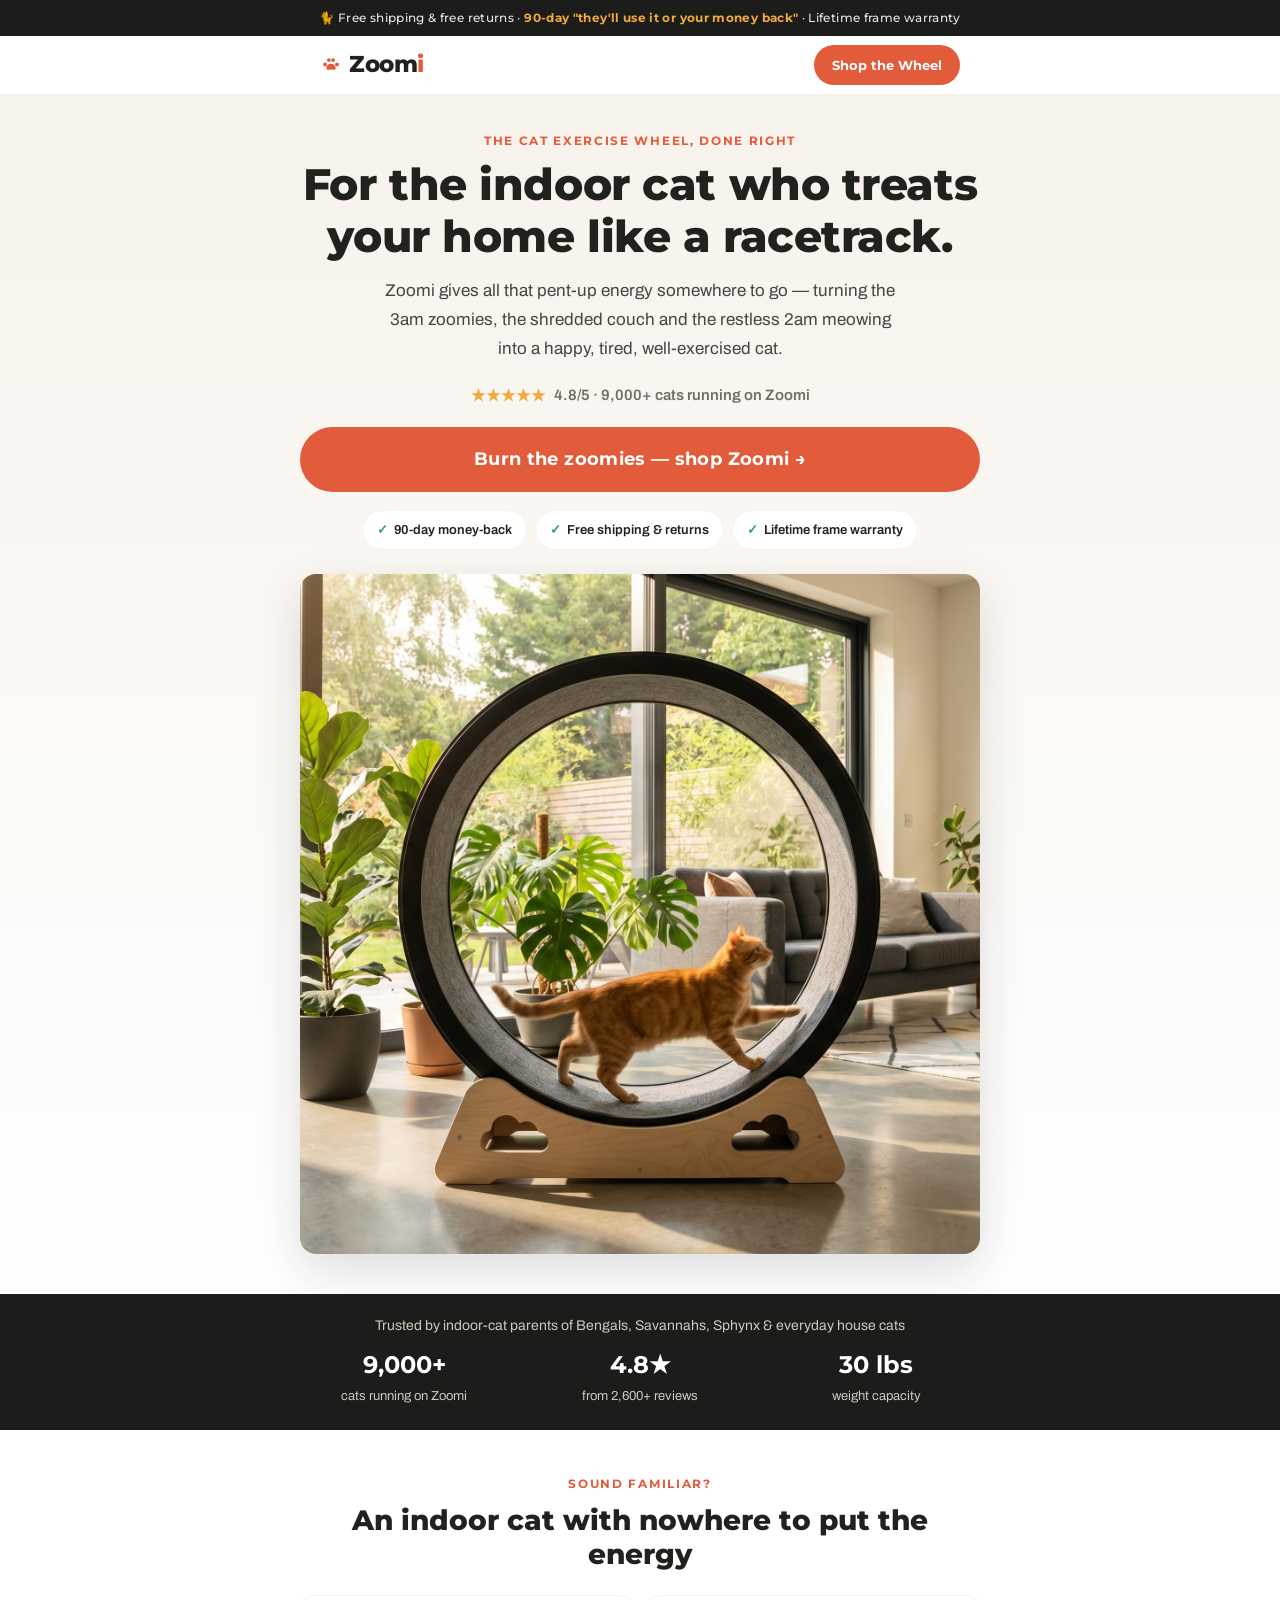
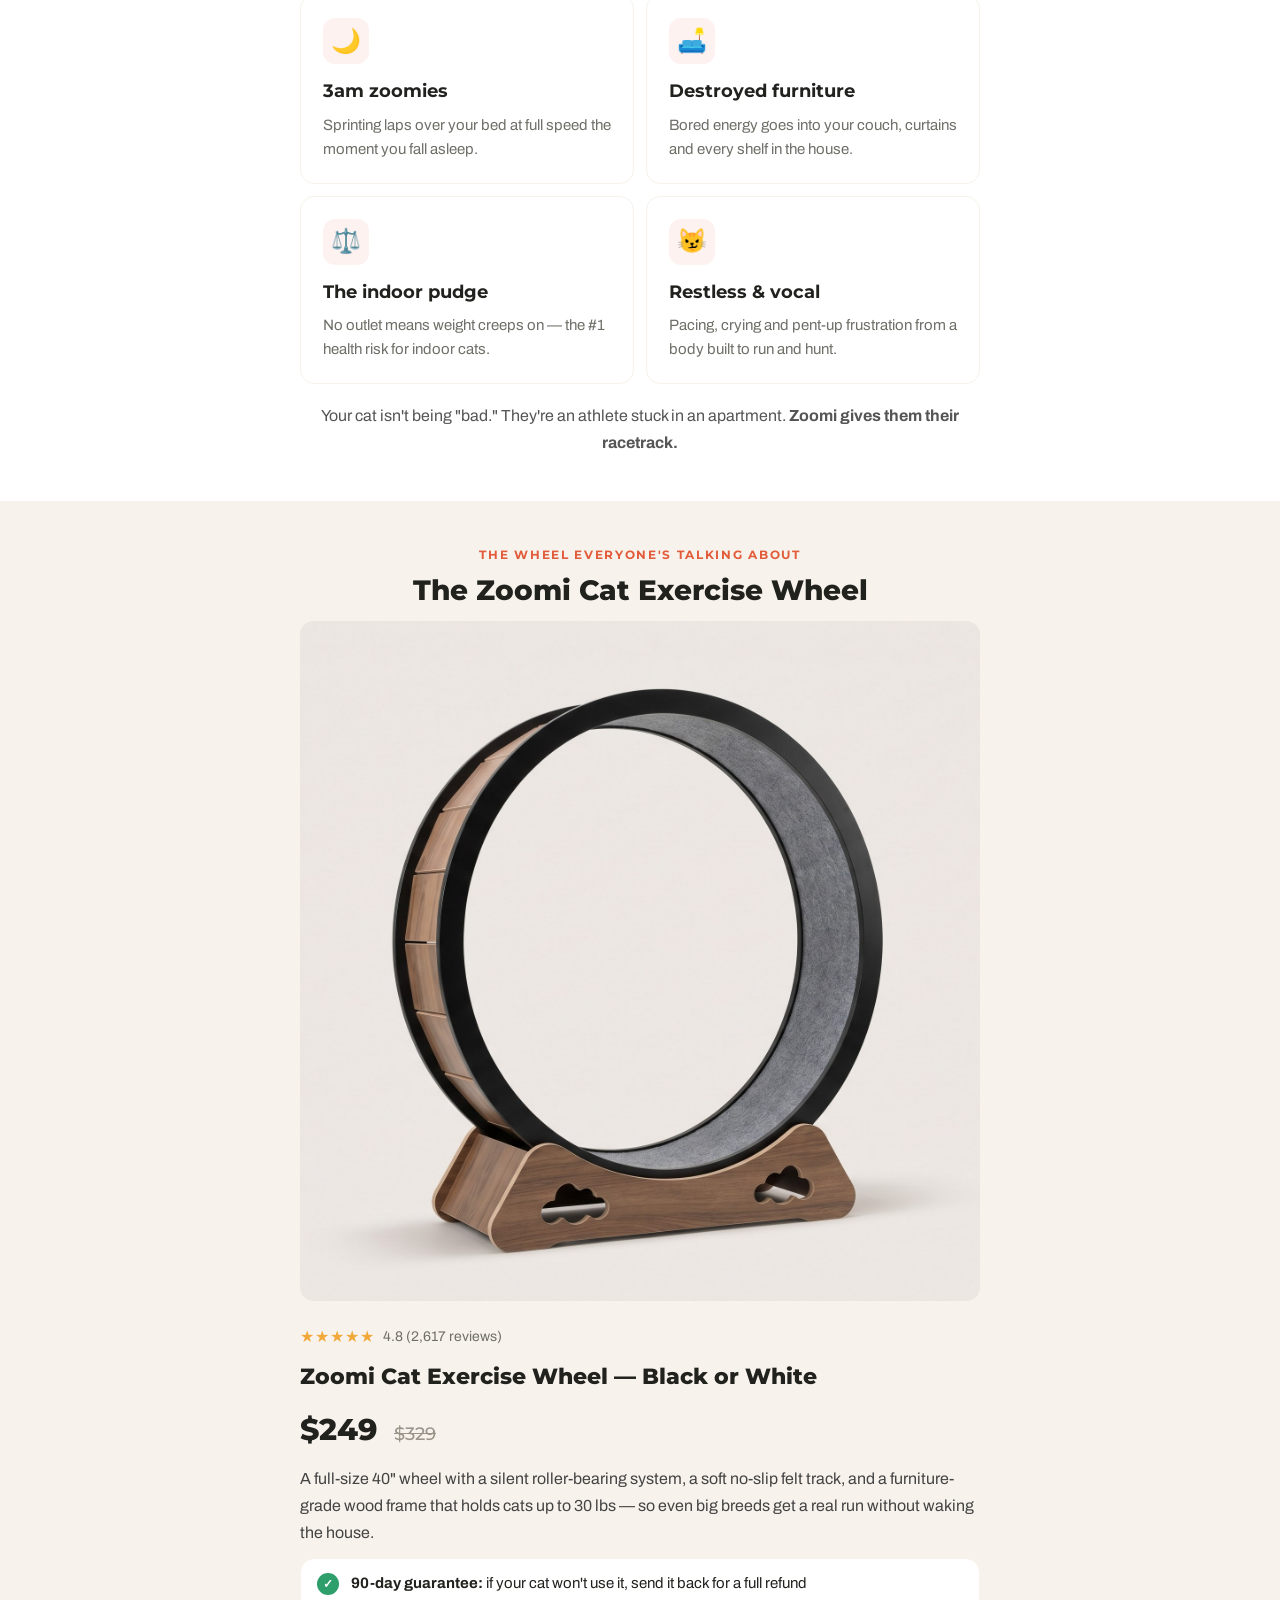
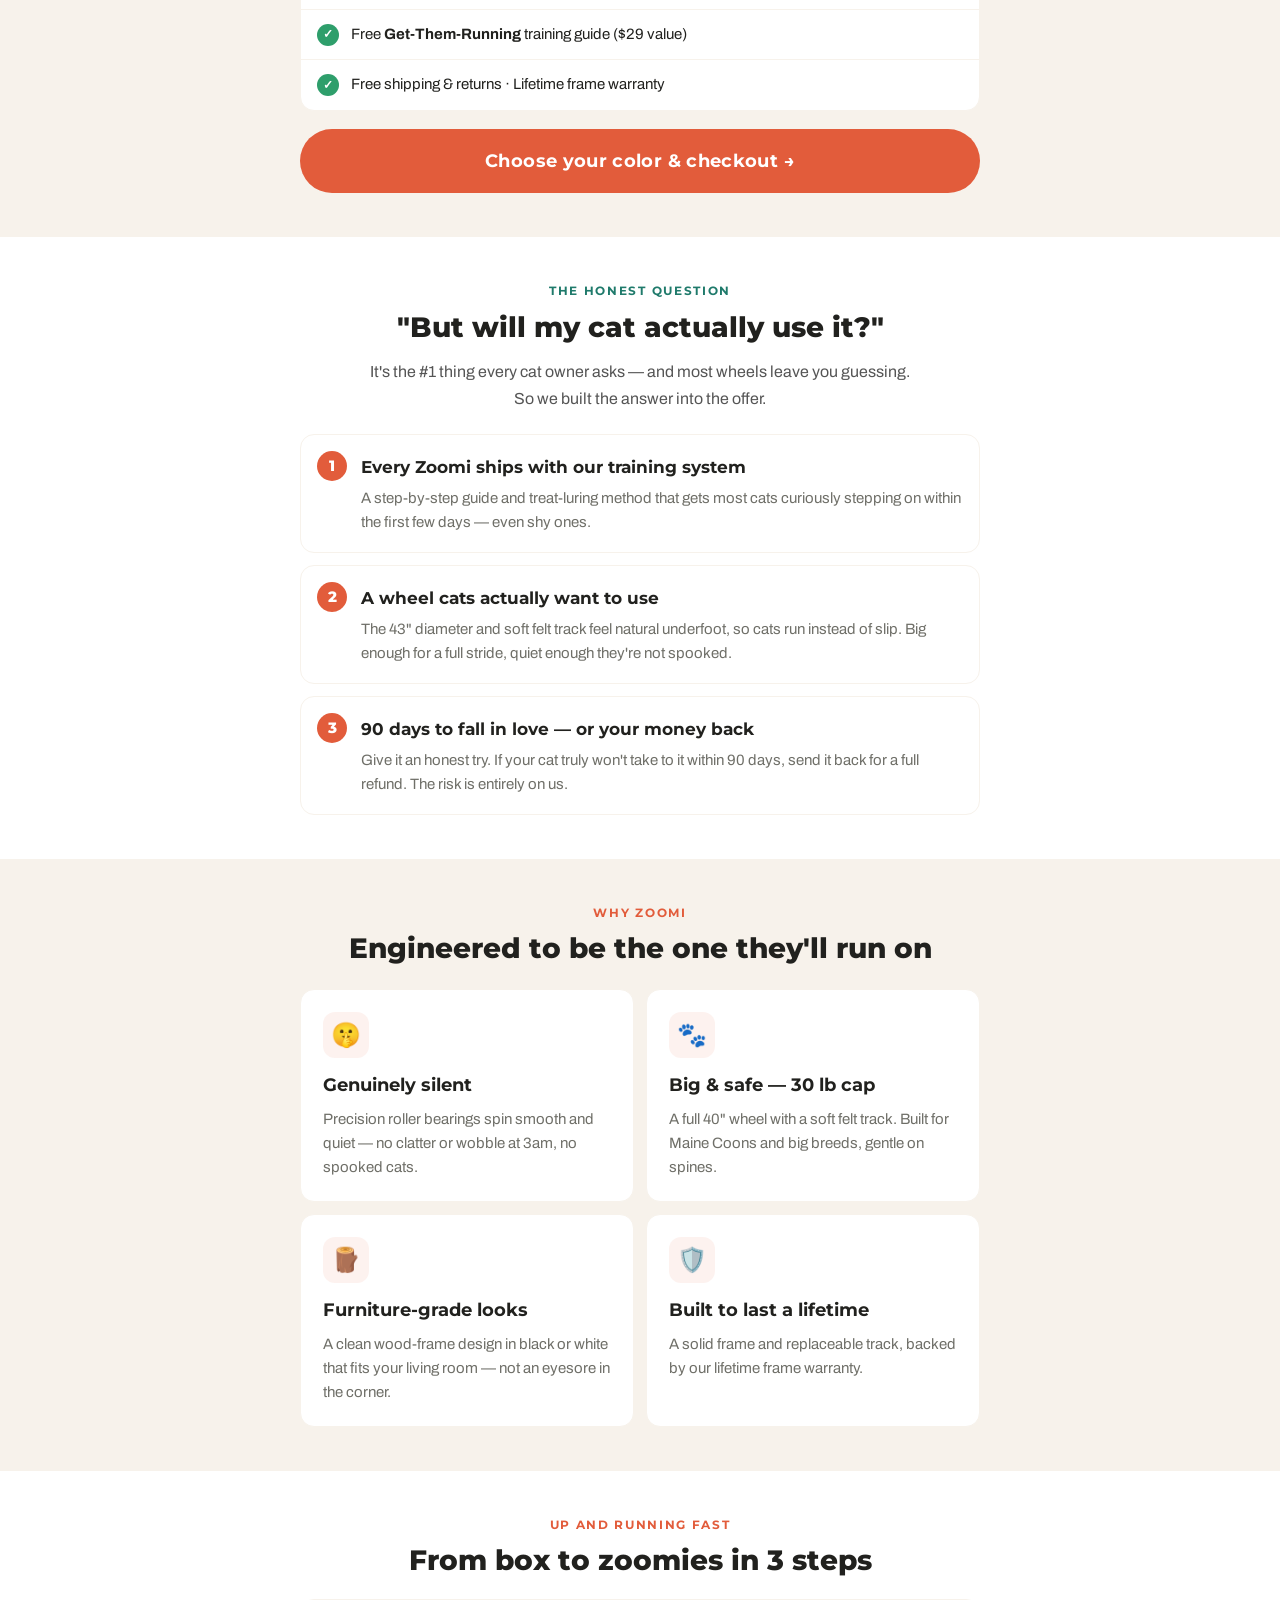
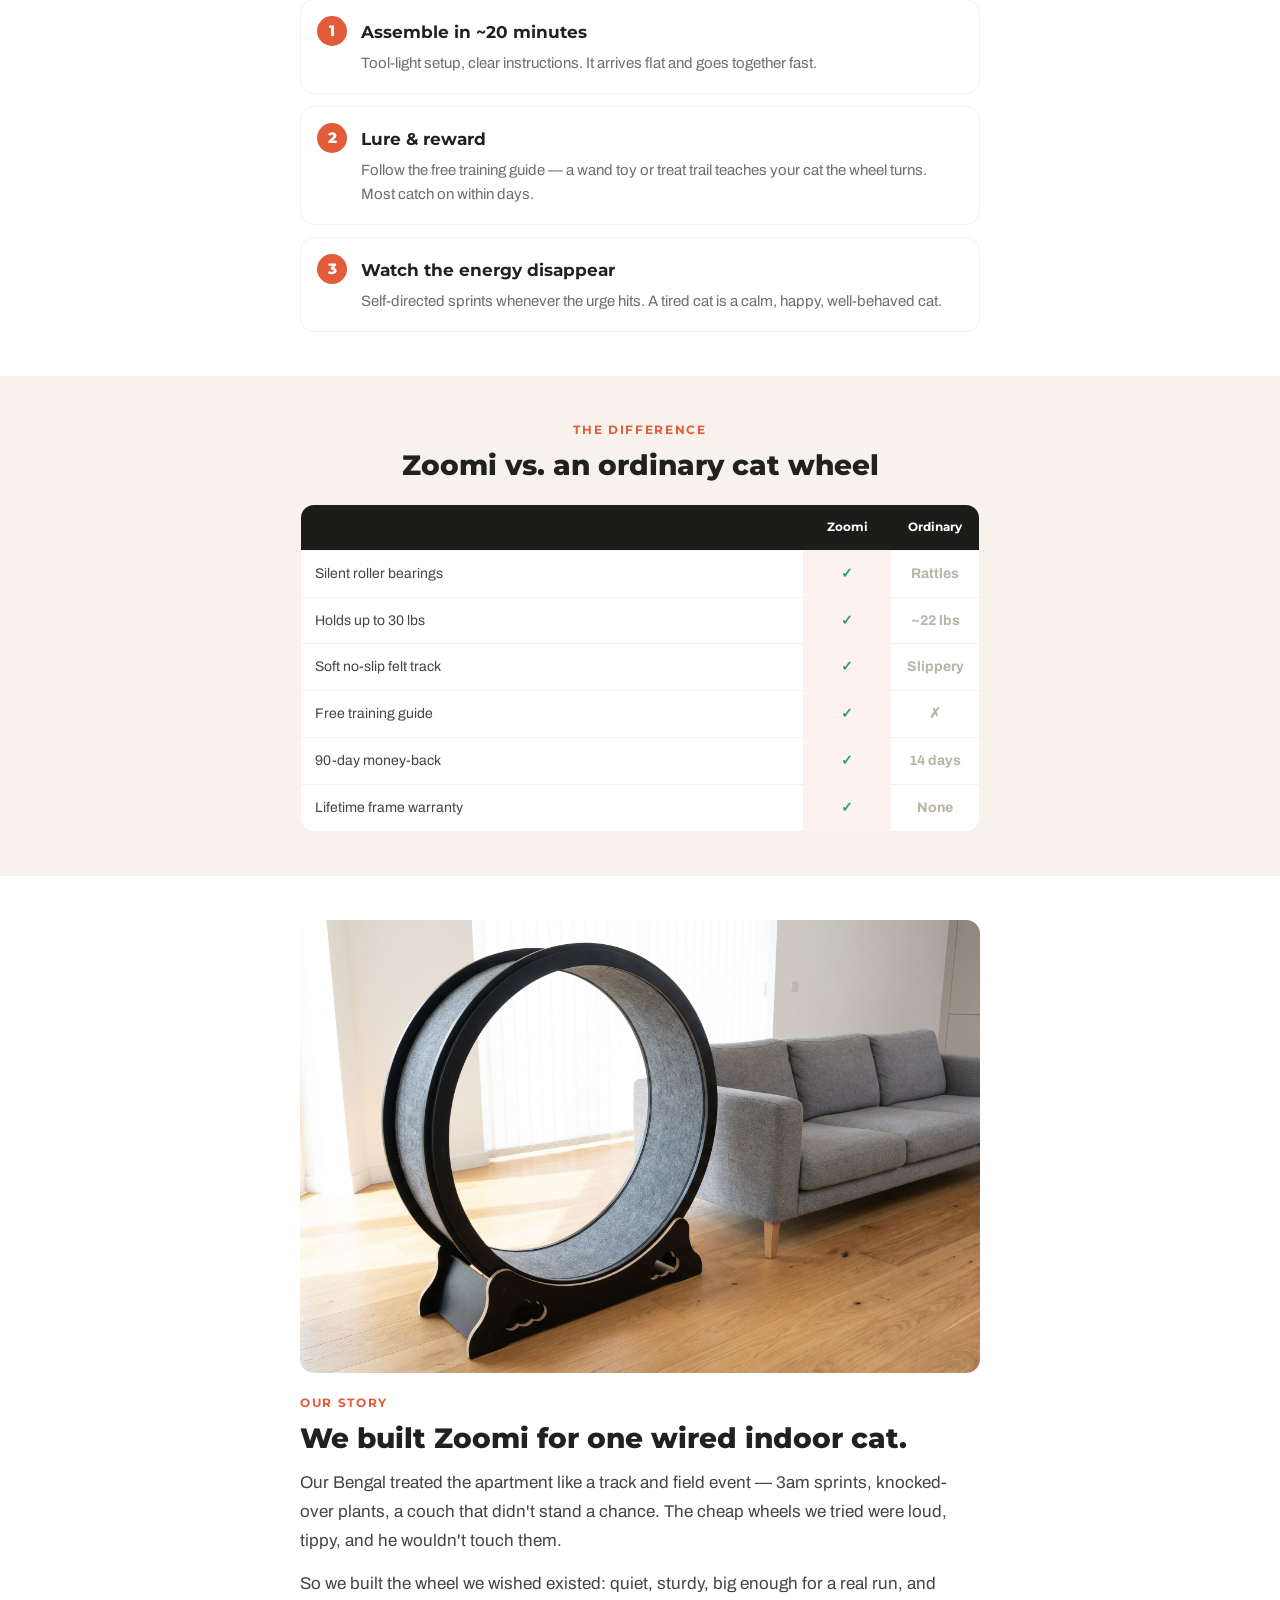
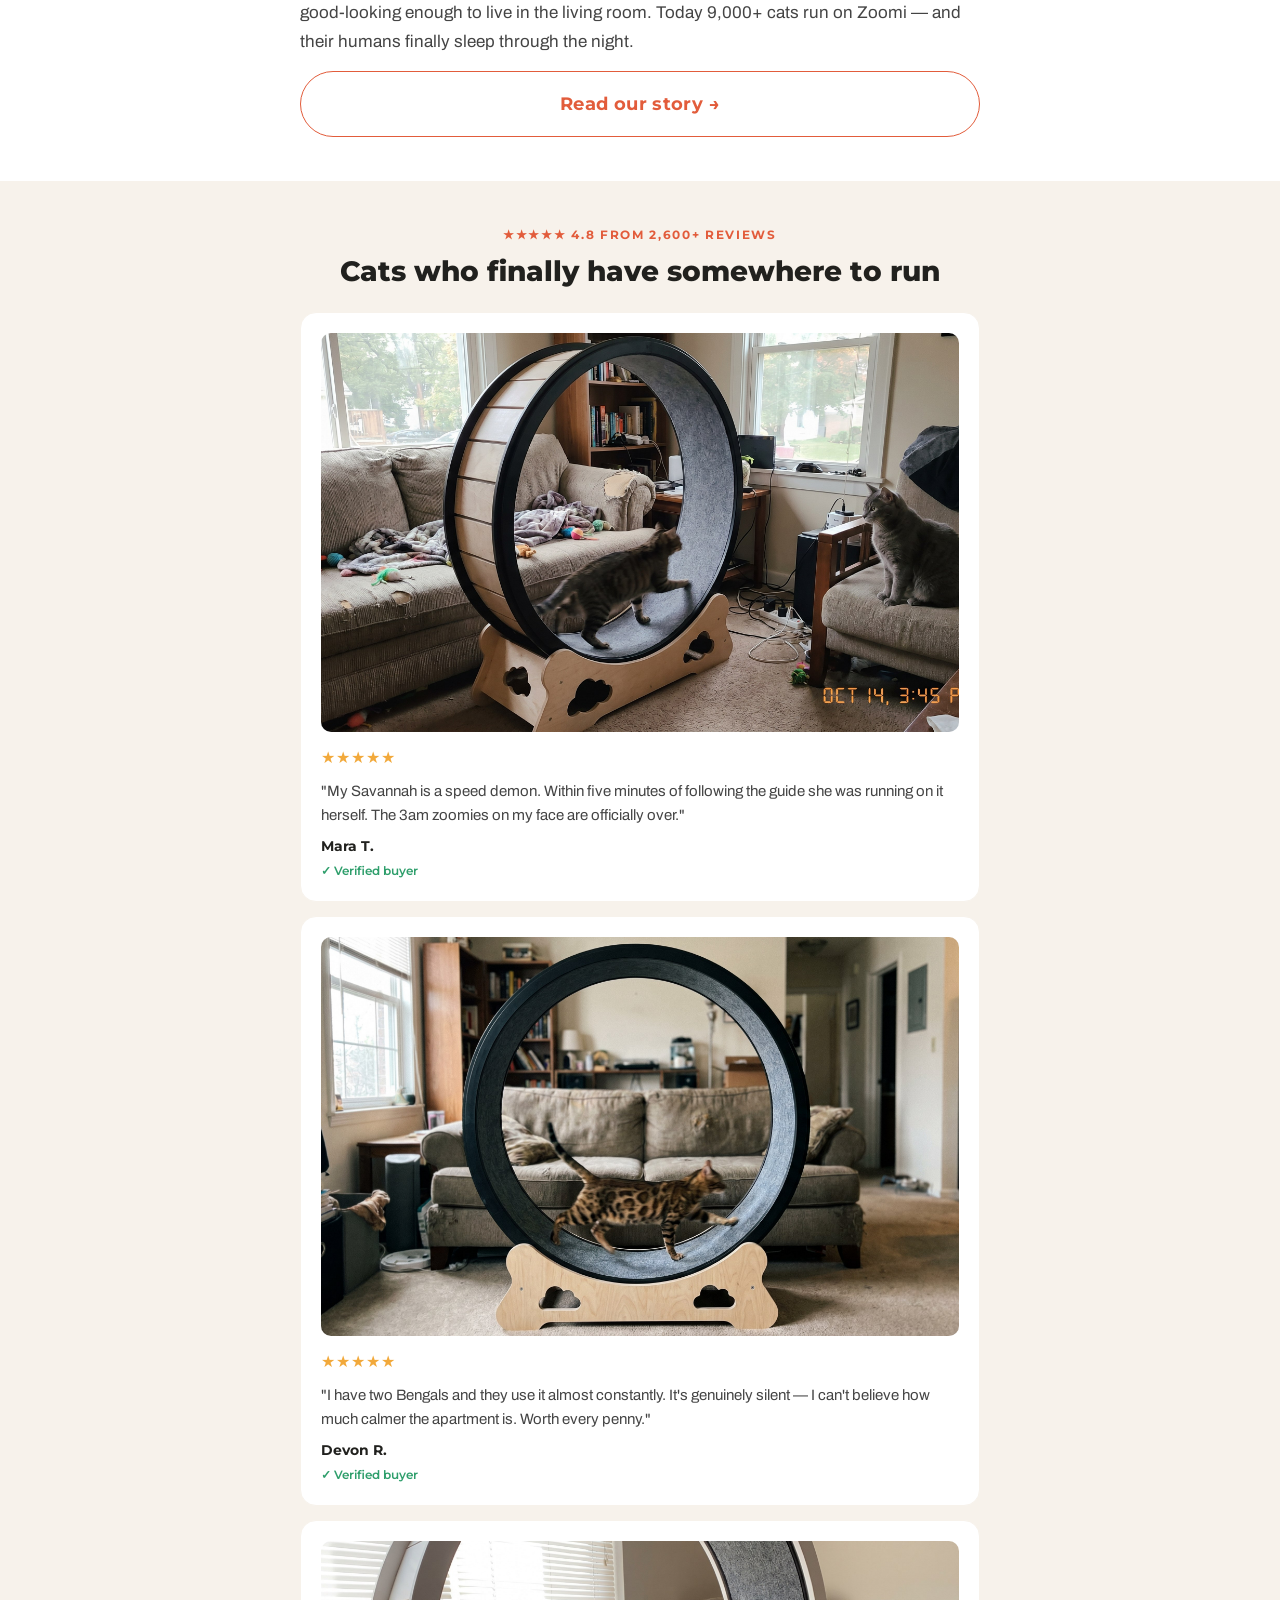
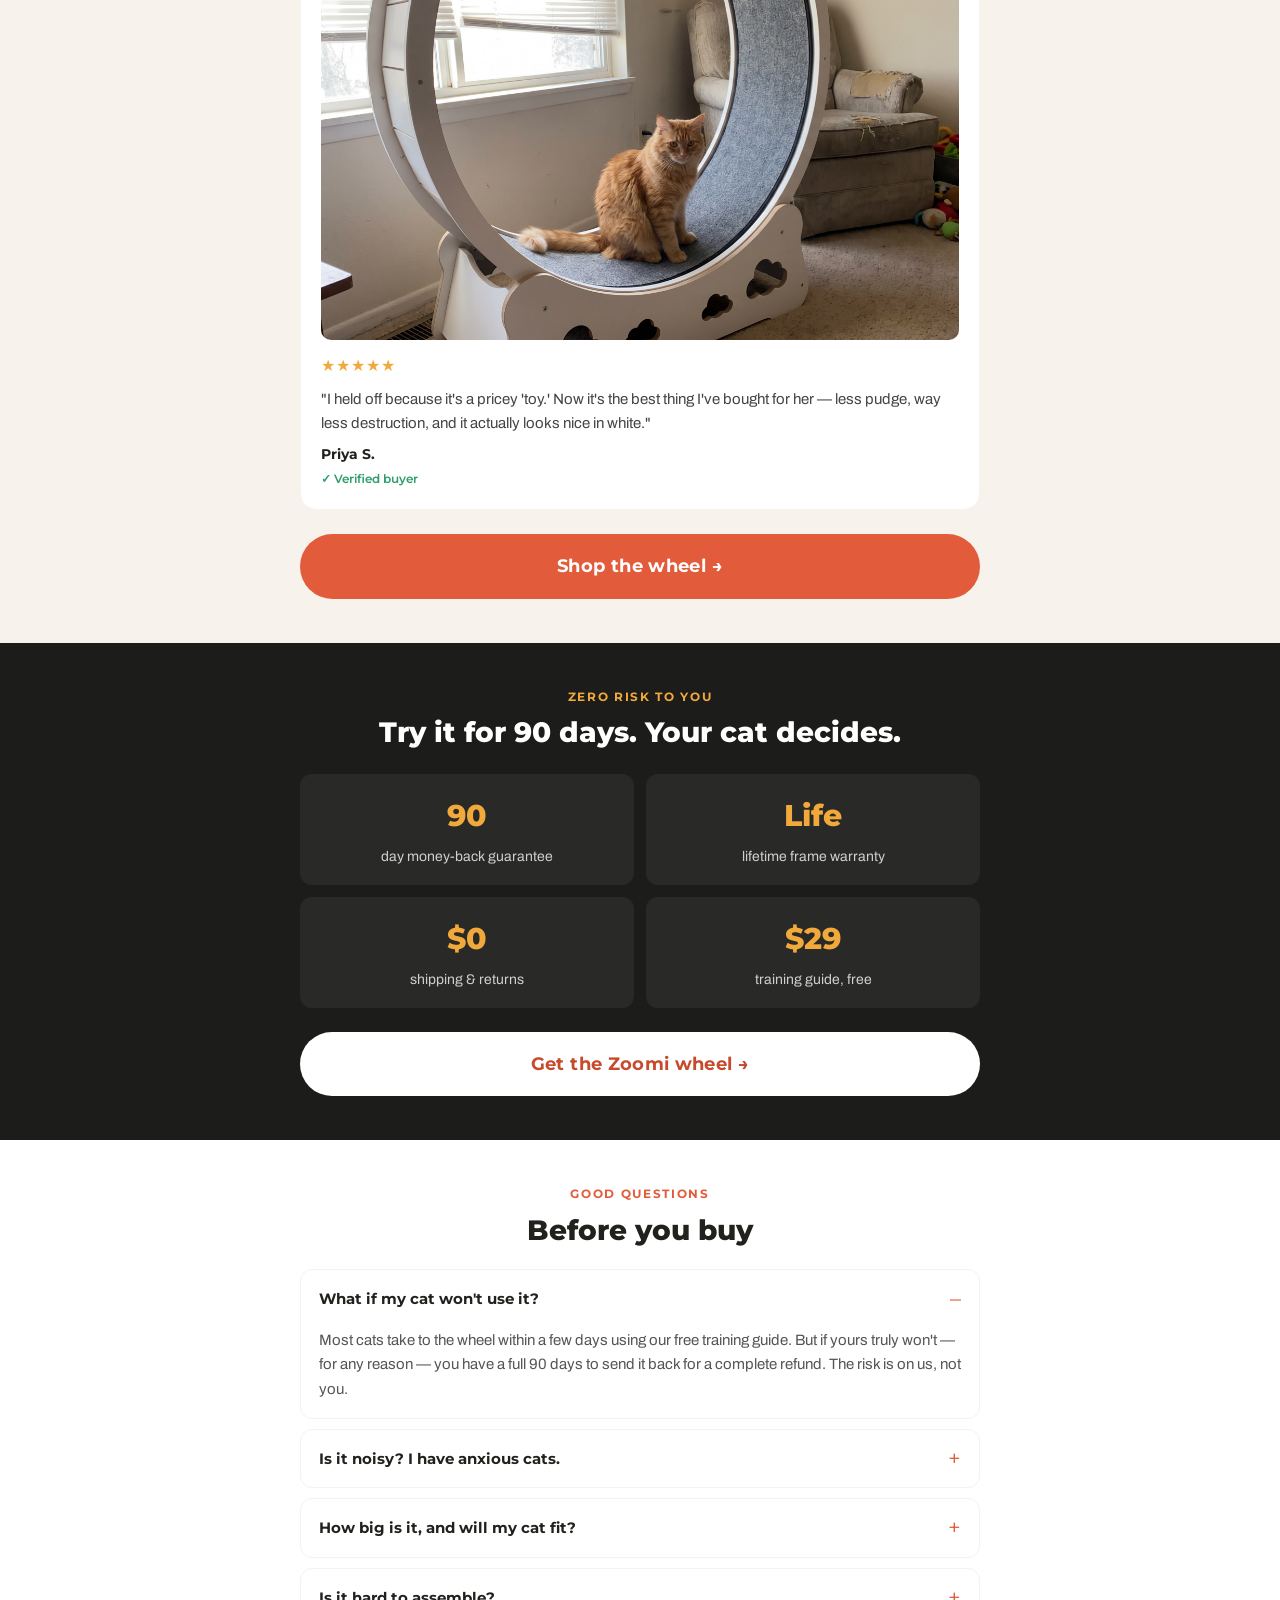
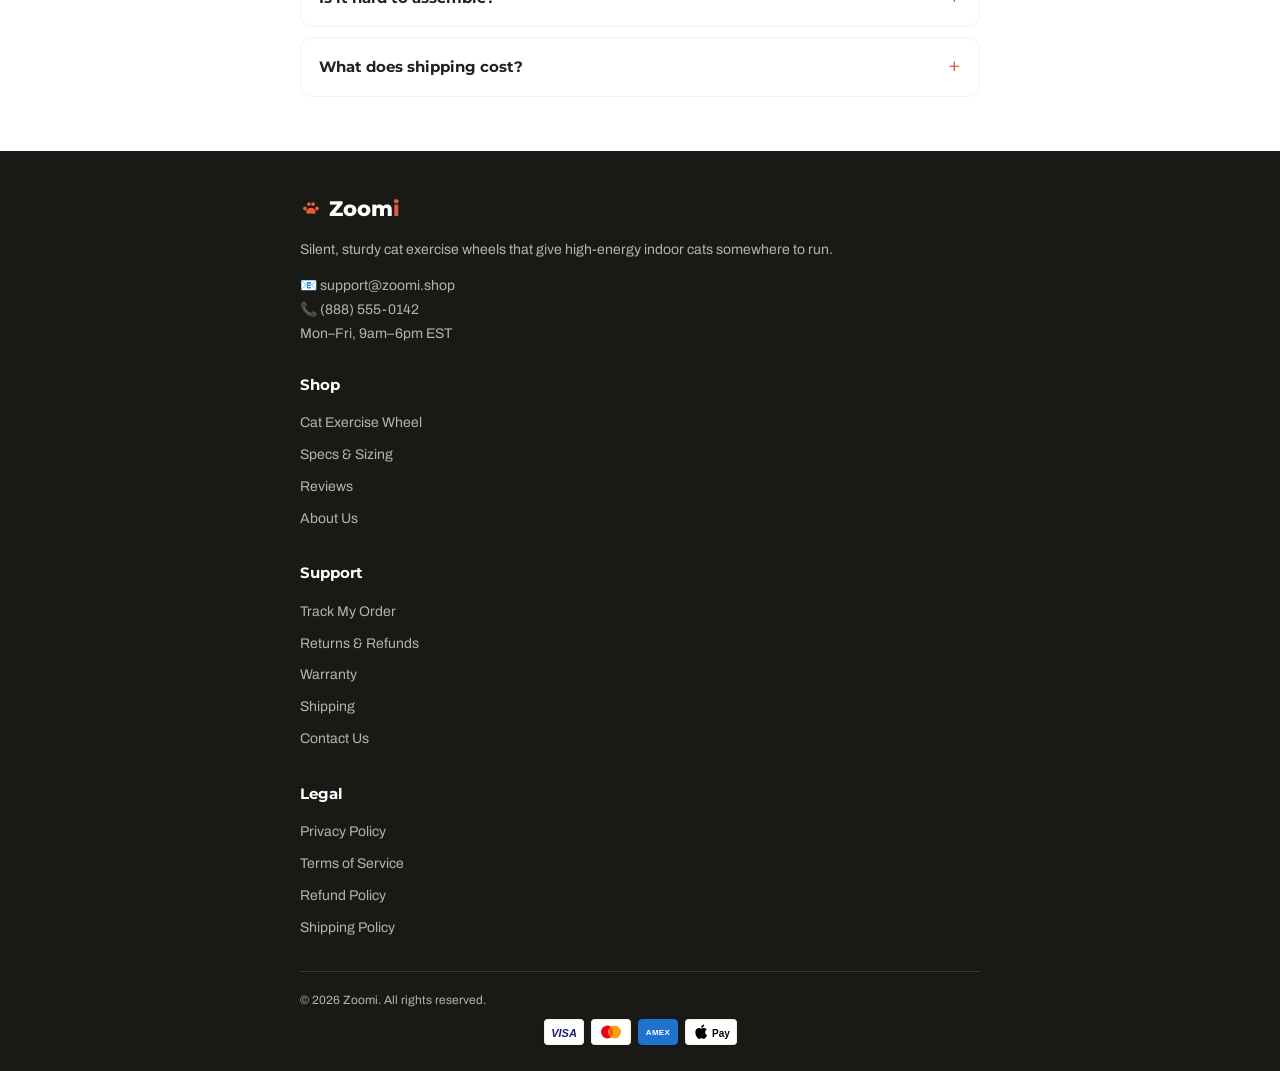
==== commit c54d23f5: "Reprice + per-niche branding (logo mark, favicon); Unearth single-product; new lifestyle image Co-Au" ====
--- a/index.html
+++ b/index.html
@@ -3,6 +3,7 @@
 <head>
 <meta charset="utf-8">
 <meta name="viewport" content="width=device-width,initial-scale=1">
+<link rel="icon" href="data:image/svg+xml,%3Csvg%20xmlns='http://www.w3.org/2000/svg'%20viewBox='0%200%2032%2032'%3E%3Crect%20width='32'%20height='32'%20rx='8'%20fill='%23E25C3B'/%3E%3Ctext%20x='16'%20y='23'%20font-family='Arial'%20font-size='19'%20font-weight='bold'%20fill='white'%20text-anchor='middle'%3EZ%3C/text%3E%3C/svg%3E">
 <title>Zoomi — The Cat Exercise Wheel That Burns the Zoomies</title>
 <meta name="description" content="Zoomi is a silent, sturdy cat exercise wheel built for high-energy indoor cats. Burns pent-up energy, ends the 3am zoomies. 90-day 'they'll use it or your money back' guarantee, free training guide, lifetime warranty, free shipping.">
 <link rel="preconnect" href="https://fonts.googleapis.com">
@@ -173,7 +174,7 @@
 <!-- HEADER -->
 <header class="lp-header">
   <div class="lp-header-inner">
-    <a href="index.html" class="lp-logo">Zoom<span>i</span></a>
+    <a href="index.html" class="lp-logo"><svg viewBox="0 0 24 24" width="22" height="22" style="vertical-align:-4px;margin-right:7px" fill="#E25C3B"><circle cx="5.5" cy="11.5" r="2.1"/><circle cx="9.7" cy="6.6" r="2.1"/><circle cx="14.3" cy="6.6" r="2.1"/><circle cx="18.5" cy="11.5" r="2.1"/><path d="M12 10.5c-2.4 0-4.4 1.9-5.1 3.9-.5 1.5.6 2.9 2.1 2.9.9 0 1.9-.5 3-.5s2.1.5 3 .5c1.5 0 2.6-1.4 2.1-2.9-.7-2-2.7-3.9-5.1-3.9z"/></svg>Zoom<span>i</span></a>
     <a href="product.html" class="lp-nav-cta">Shop the Wheel</a>
   </div>
 </header>
@@ -232,7 +233,7 @@
   <div class="lp-feat-body">
     <div class="lp-rating"><span class="lp-stars">★★★★★</span> <span>4.8 (2,617 reviews)</span></div>
     <div class="lp-feat-title">Zoomi Cat Exercise Wheel — Black or White</div>
-    <div class="lp-feat-price">$199 <span class="was">$279</span></div>
+    <div class="lp-feat-price">$249 <span class="was">$329</span></div>
     <p>A full-size 40" wheel with a silent roller-bearing system, a soft no-slip felt track, and a furniture-grade wood frame that holds cats up to 30 lbs — so even big breeds get a real run without waking the house.</p>
     <ul class="lp-offer-list">
       <li><span class="lp-ck">✓</span><span><b>90-day guarantee:</b> if your cat won't use it, send it back for a full refund</span></li>
@@ -362,7 +363,7 @@
   <div class="lp-footer-inner">
     <div class="lp-fcols">
       <div>
-        <div class="lp-flogo">Zoom<span>i</span></div>
+        <div class="lp-flogo"><svg viewBox="0 0 24 24" width="22" height="22" style="vertical-align:-4px;margin-right:7px" fill="#E25C3B"><circle cx="5.5" cy="11.5" r="2.1"/><circle cx="9.7" cy="6.6" r="2.1"/><circle cx="14.3" cy="6.6" r="2.1"/><circle cx="18.5" cy="11.5" r="2.1"/><path d="M12 10.5c-2.4 0-4.4 1.9-5.1 3.9-.5 1.5.6 2.9 2.1 2.9.9 0 1.9-.5 3-.5s2.1.5 3 .5c1.5 0 2.6-1.4 2.1-2.9-.7-2-2.7-3.9-5.1-3.9z"/></svg>Zoom<span>i</span></div>
         <p style="margin-top:12px">Silent, sturdy cat exercise wheels that give high-energy indoor cats somewhere to run.</p>
         <p class="lp-fcontact">📧 support@zoomi.shop<br>📞 (888) 555-0142<br>Mon–Fri, 9am–6pm EST</p>
       </div>
